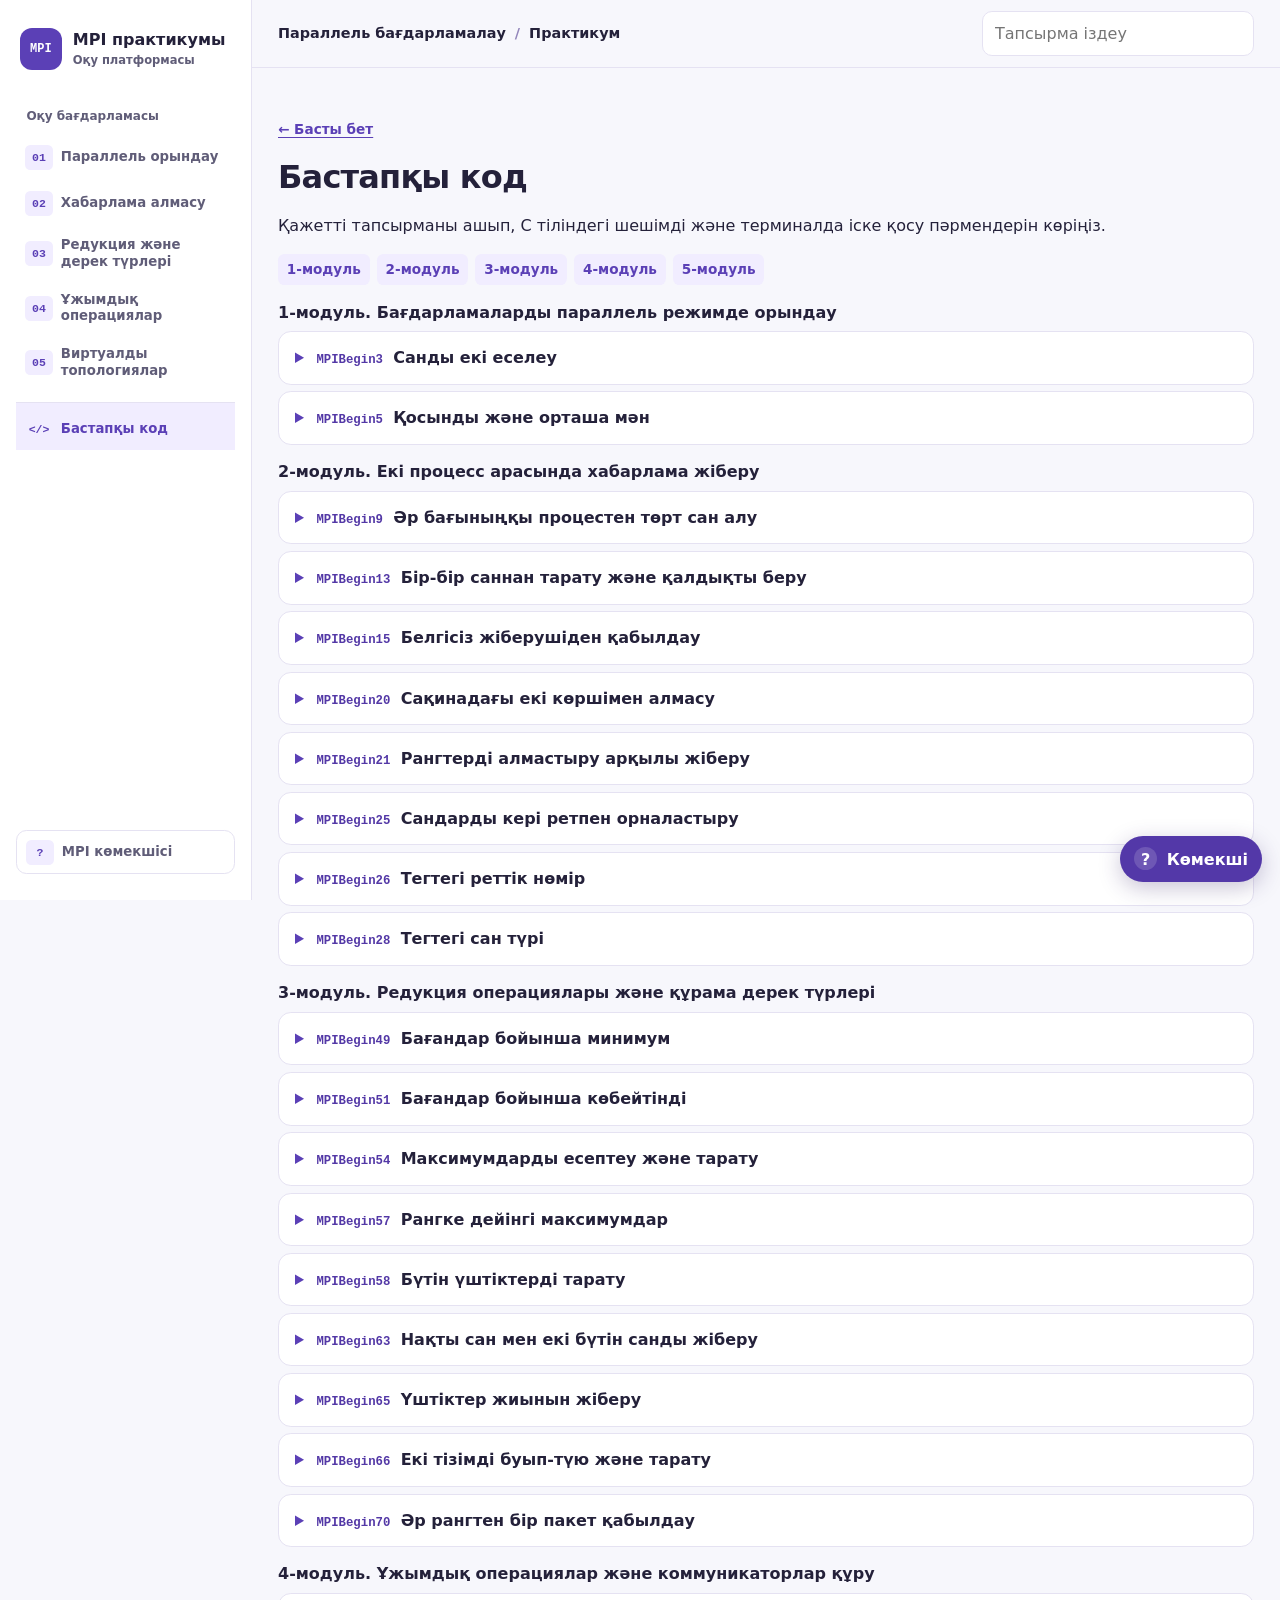
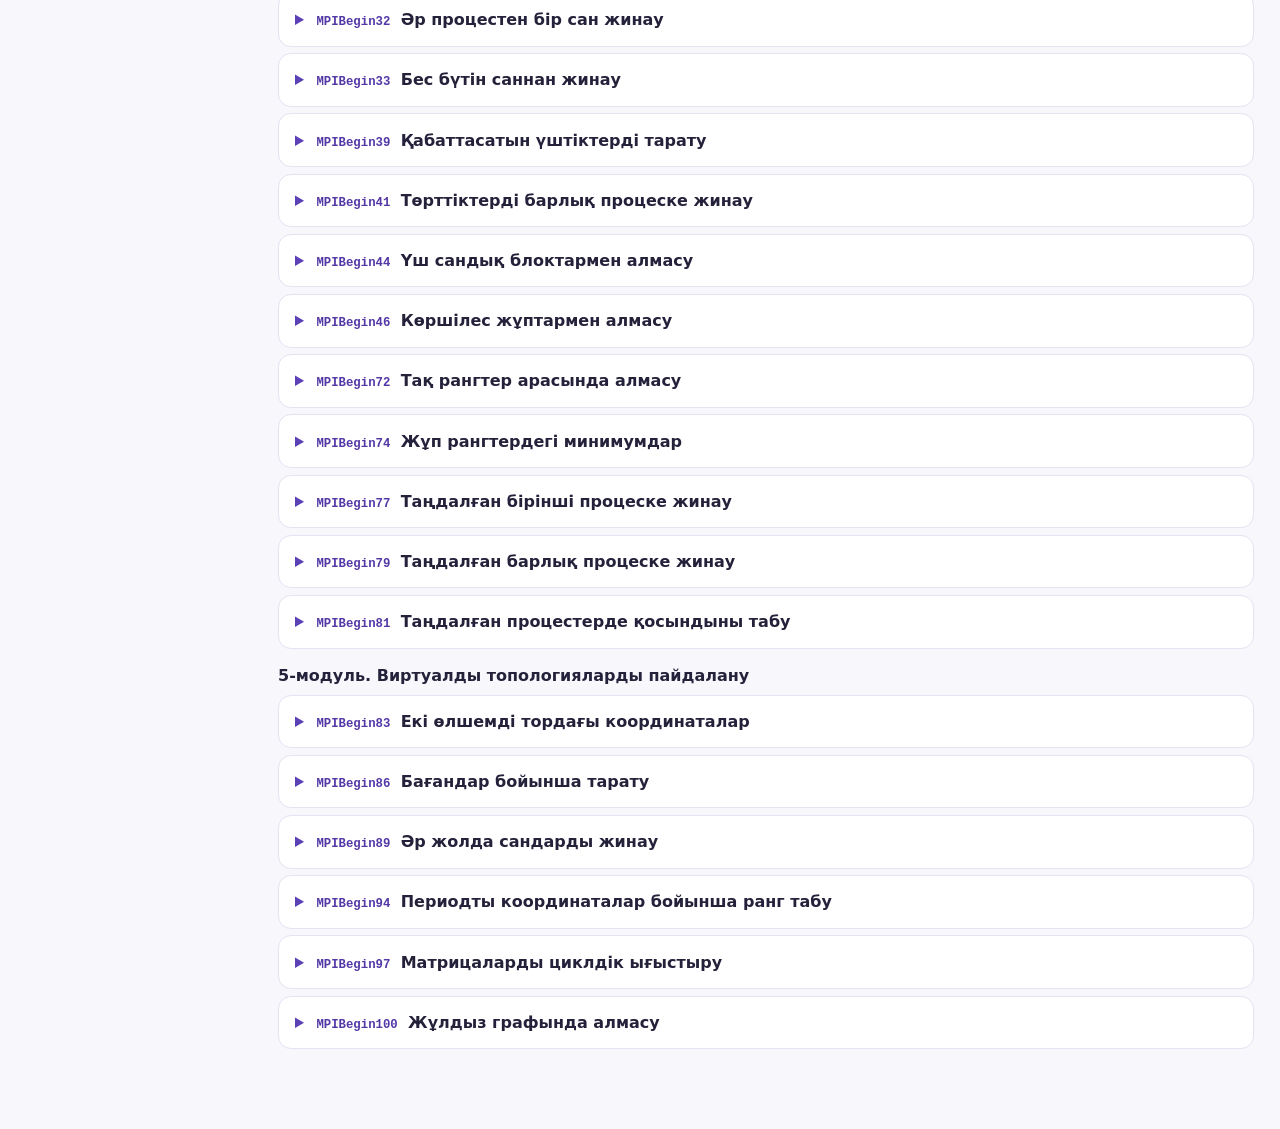
==== code.html @ 49f54aea "Модульдерді жеке беттерге бөліп, MPI көмекшісін кеңейту" ====
<!doctype html>
<html lang="kk">
<head>
<meta charset="utf-8">
<meta name="viewport" content="width=device-width, initial-scale=1">
<meta name="description" content="MPI практикумының 2-нұсқасы. MPIBegin жинағындағы 36 тапсырманың шешімі.">
<title>Бастапқы код · MPI практикумы</title>
<link rel="stylesheet" href="styles.css">
</head>
<body>
<a class="skip" href="#course">Негізгі мазмұнға өту</a>
<div class="platform">
<aside class="sidebar">
  <a class="brand" href="index.html"><span class="brand-icon" aria-hidden="true">MPI</span><span>MPI практикумы<small>Оқу платформасы</small></span></a>
  <nav class="course-nav" aria-label="Оқу модульдері">
    <span class="nav-label">Оқу бағдарламасы</span>
    <a href="module-1.html"><span>01</span> Параллель орындау</a>
    <a href="module-2.html"><span>02</span> Хабарлама алмасу</a>
    <a href="module-3.html"><span>03</span> Редукция және дерек түрлері</a>
    <a href="module-4.html"><span>04</span> Ұжымдық операциялар</a>
    <a href="module-5.html"><span>05</span> Виртуалды топологиялар</a>
    <a class="nav-code" href="code.html"><span aria-hidden="true">&lt;/&gt;</span> Бастапқы код</a>
  </nav>
  <button class="sidebar-help" type="button" data-chat-open><span aria-hidden="true">?</span> MPI көмекшісі</button>
</aside>
<div class="workspace">
<header class="topbar"><div class="wrap topbar-inner">
  <a href="#course" class="top-title">Параллель бағдарламалау <span>/</span> Практикум</a>
  <div class="search-box">
    <label class="sr-only" for="task-search">Тапсырма іздеу</label>
    <input id="task-search" type="search" placeholder="Тапсырма іздеу" autocomplete="off" aria-controls="search-results" aria-expanded="false">
    <div id="search-results" class="search-results" hidden></div>
  </div>
</div></header>
<main class="wrap" id="course">
<div class="page-heading"><a href="index.html">← Басты бет</a></div><section class="module" id="code" aria-labelledby="code-title"><h2 id="code-title">Бастапқы код</h2><p>Қажетті тапсырманы ашып, C тіліндегі шешімді және терминалда іске қосу пәрмендерін көріңіз.</p><nav class="code-index" aria-label="Код бөлімдері"><a href="#code-module-1">1-модуль</a><a href="#code-module-2">2-модуль</a><a href="#code-module-3">3-модуль</a><a href="#code-module-4">4-модуль</a><a href="#code-module-5">5-модуль</a></nav><h3 id="code-module-1">1-модуль. Бағдарламаларды параллель режимде орындау</h3>
<details class="task" id="code-3"><summary><span class="task-id">MPIBegin3</span><span class="task-name">Санды екі еселеу</span></summary><div class="task-body">
        <div class="code-head"><h3>C тіліндегі код</h3><div class="actions"><button type="button" data-copy="3">Көшіру</button><button type="button" data-download="3">.c файлын жүктеу</button></div></div>
        <pre class="source" tabindex="0"><code id="source-3">/* Әр MPI рангіне тырнақшаға алынған бір аргумент беріңіз. Кіріс деректері жоқ рангке &quot;&quot; беріңіз. */
#include &lt;mpi.h&gt;
#include &lt;errno.h&gt;
#include &lt;limits.h&gt;
#include &lt;stdio.h&gt;
#include &lt;stdlib.h&gt;
#include &lt;string.h&gt;

static const char *input;

static void require(int ok) {
    if (!ok) {
        int rank;
        MPI_Comm_rank(MPI_COMM_WORLD, &amp;rank);
        fprintf(stderr, &quot;%d-ранг. Кіріс деректері немесе процесс саны жарамсыз\n&quot;, rank);
        MPI_Abort(MPI_COMM_WORLD, 1);
        exit(EXIT_FAILURE);
    }
}

static int integer(void) {
    char *end;
    errno = 0;
    long value = strtol(input, &amp;end, 10);
    require(end != input &amp;&amp; errno == 0 &amp;&amp; value &gt;= INT_MIN &amp;&amp; value &lt;= INT_MAX);
    input = end;
    return (int)value;
}

static double real(void) {
    char *end;
    errno = 0;
    double value = strtod(input, &amp;end);
    require(end != input &amp;&amp; errno == 0);
    input = end;
    return value;
}

static void vd(int rank, const double *a, int n) {
    size_t size = 32 * ((size_t)n + 1);
    char *line = malloc(size);
    require(line != NULL);
    size_t used = (size_t)snprintf(line, size, &quot;%d:&quot;, rank);
    for (int i = 0; i &lt; n; i++)
        used += (size_t)snprintf(line + used, size - used, &quot; %.12g&quot;, a[i]);
    puts(line);
    free(line);
}

int main(int argc, char **argv) {
    int r, k;
    MPI_Init(&amp;argc, &amp;argv);
    MPI_Comm_rank(MPI_COMM_WORLD, &amp;r);
    MPI_Comm_size(MPI_COMM_WORLD, &amp;k);
    require(argc == k + 1);
    input = argv[r + 1];

    if (r % 2 == 0) {
        int a = integer();
        printf(&quot;%d: %lld\n&quot;, r, 2LL * a);
    } else {
        double a = real();
        a *= 2;
        vd(r, &amp;a, 1);
    }

    require(input[strspn(input, &quot; \t\r\n&quot;)] == '\0');
    MPI_Finalize();
    return 0;
}
</code></pre>
        <h3>Linux жүйесінде MPI арқылы іске қосу</h3><pre tabindex="0"><code>mpicc -std=c99 MPIBegin3.c -o MPIBegin3
mpiexec -n 4 ./MPIBegin3 &quot;7&quot; &quot;2.5&quot; &quot;-3&quot; &quot;-1.5&quot;</code></pre>
        <p><a class="task-link" href="module-1.html#task-3">Тапсырмаға оралу</a></p></div></details>
<details class="task" id="code-5"><summary><span class="task-id">MPIBegin5</span><span class="task-name">Қосынды және орташа мән</span></summary><div class="task-body">
        <div class="code-head"><h3>C тіліндегі код</h3><div class="actions"><button type="button" data-copy="5">Көшіру</button><button type="button" data-download="5">.c файлын жүктеу</button></div></div>
        <pre class="source" tabindex="0"><code id="source-5">/* Әр MPI рангіне тырнақшаға алынған бір аргумент беріңіз. Кіріс деректері жоқ рангке &quot;&quot; беріңіз. */
#include &lt;mpi.h&gt;
#include &lt;errno.h&gt;
#include &lt;limits.h&gt;
#include &lt;stdio.h&gt;
#include &lt;stdlib.h&gt;
#include &lt;string.h&gt;

static const char *input;

static void require(int ok) {
    if (!ok) {
        int rank;
        MPI_Comm_rank(MPI_COMM_WORLD, &amp;rank);
        fprintf(stderr, &quot;%d-ранг. Кіріс деректері немесе процесс саны жарамсыз\n&quot;, rank);
        MPI_Abort(MPI_COMM_WORLD, 1);
        exit(EXIT_FAILURE);
    }
}

static int integer(void) {
    char *end;
    errno = 0;
    long value = strtol(input, &amp;end, 10);
    require(end != input &amp;&amp; errno == 0 &amp;&amp; value &gt;= INT_MIN &amp;&amp; value &lt;= INT_MAX);
    input = end;
    return (int)value;
}

static double real(void) {
    char *end;
    errno = 0;
    double value = strtod(input, &amp;end);
    require(end != input &amp;&amp; errno == 0);
    input = end;
    return value;
}

static void vd(int rank, const double *a, int n) {
    size_t size = 32 * ((size_t)n + 1);
    char *line = malloc(size);
    require(line != NULL);
    size_t used = (size_t)snprintf(line, size, &quot;%d:&quot;, rank);
    for (int i = 0; i &lt; n; i++)
        used += (size_t)snprintf(line + used, size - used, &quot; %.12g&quot;, a[i]);
    puts(line);
    free(line);
}

int main(int argc, char **argv) {
    int r, k;
    MPI_Init(&amp;argc, &amp;argv);
    MPI_Comm_rank(MPI_COMM_WORLD, &amp;r);
    MPI_Comm_size(MPI_COMM_WORLD, &amp;k);
    require(argc == k + 1);
    input = argv[r + 1];

    int n = integer();
    require(n &gt; 0);
    double sum = 0;
    for (int i = 0; i &lt; n; i++) sum += real();
    if (r % 2) sum /= n;
    vd(r, &amp;sum, 1);

    require(input[strspn(input, &quot; \t\r\n&quot;)] == '\0');
    MPI_Finalize();
    return 0;
}
</code></pre>
        <h3>Linux жүйесінде MPI арқылы іске қосу</h3><pre tabindex="0"><code>mpicc -std=c99 MPIBegin5.c -o MPIBegin5
mpiexec -n 4 ./MPIBegin5 &quot;3 1 2 3&quot; &quot;2 4 8&quot; &quot;1 -2&quot; &quot;3 2 4 9&quot;</code></pre>
        <p><a class="task-link" href="module-1.html#task-5">Тапсырмаға оралу</a></p></div></details>
<h3 id="code-module-2">2-модуль. Екі процесс арасында хабарлама жіберу</h3>
<details class="task" id="code-9"><summary><span class="task-id">MPIBegin9</span><span class="task-name">Әр бағыныңқы процестен төрт сан алу</span></summary><div class="task-body">
        <div class="code-head"><h3>C тіліндегі код</h3><div class="actions"><button type="button" data-copy="9">Көшіру</button><button type="button" data-download="9">.c файлын жүктеу</button></div></div>
        <pre class="source" tabindex="0"><code id="source-9">/* Әр MPI рангіне тырнақшаға алынған бір аргумент беріңіз. Кіріс деректері жоқ рангке &quot;&quot; беріңіз. */
#include &lt;mpi.h&gt;
#include &lt;errno.h&gt;
#include &lt;limits.h&gt;
#include &lt;stdio.h&gt;
#include &lt;stdlib.h&gt;
#include &lt;string.h&gt;

static const char *input;

static void require(int ok) {
    if (!ok) {
        int rank;
        MPI_Comm_rank(MPI_COMM_WORLD, &amp;rank);
        fprintf(stderr, &quot;%d-ранг. Кіріс деректері немесе процесс саны жарамсыз\n&quot;, rank);
        MPI_Abort(MPI_COMM_WORLD, 1);
        exit(EXIT_FAILURE);
    }
}

static int integer(void) {
    char *end;
    errno = 0;
    long value = strtol(input, &amp;end, 10);
    require(end != input &amp;&amp; errno == 0 &amp;&amp; value &gt;= INT_MIN &amp;&amp; value &lt;= INT_MAX);
    input = end;
    return (int)value;
}

static void ri(int *a, int n) {
    for (int i = 0; i &lt; n; i++) a[i] = integer();
}

static void vi(int rank, const int *a, int n) {
    size_t size = 32 * ((size_t)n + 1);
    char *line = malloc(size);
    require(line != NULL);
    size_t used = (size_t)snprintf(line, size, &quot;%d:&quot;, rank);
    for (int i = 0; i &lt; n; i++)
        used += (size_t)snprintf(line + used, size - used, &quot; %d&quot;, a[i]);
    puts(line);
    free(line);
}

int main(int argc, char **argv) {
    int r, k;
    MPI_Init(&amp;argc, &amp;argv);
    MPI_Comm_rank(MPI_COMM_WORLD, &amp;r);
    MPI_Comm_size(MPI_COMM_WORLD, &amp;k);
    require(argc == k + 1);
    require(k &gt;= 2);
    input = argv[r + 1];

    if (r) {
        int a[4];
        ri(a, 4);
        MPI_Send(a, 4, MPI_INT, 0, 0, MPI_COMM_WORLD);
    } else {
        int out[4 * (k - 1)];
        for (int i = 1; i &lt; k; i++)
            MPI_Recv(out + 4 * (i - 1), 4, MPI_INT, i, 0, MPI_COMM_WORLD, MPI_STATUS_IGNORE);
        vi(r, out, 4 * (k - 1));
    }

    require(input[strspn(input, &quot; \t\r\n&quot;)] == '\0');
    MPI_Finalize();
    return 0;
}
</code></pre>
        <h3>Linux жүйесінде MPI арқылы іске қосу</h3><pre tabindex="0"><code>mpicc -std=c99 MPIBegin9.c -o MPIBegin9
mpiexec -n 3 ./MPIBegin9 &quot;&quot; &quot;1 2 3 4&quot; &quot;5 6 7 8&quot;</code></pre>
        <p><a class="task-link" href="module-2.html#task-9">Тапсырмаға оралу</a></p></div></details>
<details class="task" id="code-13"><summary><span class="task-id">MPIBegin13</span><span class="task-name">Бір-бір саннан тарату және қалдықты беру</span></summary><div class="task-body">
        <div class="code-head"><h3>C тіліндегі код</h3><div class="actions"><button type="button" data-copy="13">Көшіру</button><button type="button" data-download="13">.c файлын жүктеу</button></div></div>
        <pre class="source" tabindex="0"><code id="source-13">/* Әр MPI рангіне тырнақшаға алынған бір аргумент беріңіз. Кіріс деректері жоқ рангке &quot;&quot; беріңіз. */
#include &lt;mpi.h&gt;
#include &lt;errno.h&gt;
#include &lt;limits.h&gt;
#include &lt;stdio.h&gt;
#include &lt;stdlib.h&gt;
#include &lt;string.h&gt;

static const char *input;

static void require(int ok) {
    if (!ok) {
        int rank;
        MPI_Comm_rank(MPI_COMM_WORLD, &amp;rank);
        fprintf(stderr, &quot;%d-ранг. Кіріс деректері немесе процесс саны жарамсыз\n&quot;, rank);
        MPI_Abort(MPI_COMM_WORLD, 1);
        exit(EXIT_FAILURE);
    }
}

static int integer(void) {
    char *end;
    errno = 0;
    long value = strtol(input, &amp;end, 10);
    require(end != input &amp;&amp; errno == 0 &amp;&amp; value &gt;= INT_MIN &amp;&amp; value &lt;= INT_MAX);
    input = end;
    return (int)value;
}

static double real(void) {
    char *end;
    errno = 0;
    double value = strtod(input, &amp;end);
    require(end != input &amp;&amp; errno == 0);
    input = end;
    return value;
}

static void rd(double *a, int n) {
    for (int i = 0; i &lt; n; i++) a[i] = real();
}

static void vd(int rank, const double *a, int n) {
    size_t size = 32 * ((size_t)n + 1);
    char *line = malloc(size);
    require(line != NULL);
    size_t used = (size_t)snprintf(line, size, &quot;%d:&quot;, rank);
    for (int i = 0; i &lt; n; i++)
        used += (size_t)snprintf(line + used, size - used, &quot; %.12g&quot;, a[i]);
    puts(line);
    free(line);
}

int main(int argc, char **argv) {
    int r, k;
    MPI_Init(&amp;argc, &amp;argv);
    MPI_Comm_rank(MPI_COMM_WORLD, &amp;r);
    MPI_Comm_size(MPI_COMM_WORLD, &amp;k);
    require(argc == k + 1);
    require(k &gt;= 2);
    input = argv[r + 1];

    if (r == 0) {
        int n = integer();
        require(n &gt;= k - 1 &amp;&amp; n &lt; 10);
        double a[9];
        rd(a, n);
        for (int dest = 1; dest &lt; k; dest++) {
            int count = dest == k - 1 ? n - (k - 2) : 1;
            MPI_Send(a + dest - 1, count, MPI_DOUBLE, dest, 0, MPI_COMM_WORLD);
        }
    } else {
        double a[9];
        MPI_Status status;
        int count = 1;
        MPI_Recv(a, r == k - 1 ? 9 : 1, MPI_DOUBLE, 0, 0, MPI_COMM_WORLD, &amp;status);
        if (r == k - 1) MPI_Get_count(&amp;status, MPI_DOUBLE, &amp;count);
        vd(r, a, count);
    }

    require(input[strspn(input, &quot; \t\r\n&quot;)] == '\0');
    MPI_Finalize();
    return 0;
}
</code></pre>
        <h3>Linux жүйесінде MPI арқылы іске қосу</h3><pre tabindex="0"><code>mpicc -std=c99 MPIBegin13.c -o MPIBegin13
mpiexec -n 4 ./MPIBegin13 &quot;6 1 2 3 4 5 6&quot; &quot;&quot; &quot;&quot; &quot;&quot;</code></pre>
        <p><a class="task-link" href="module-2.html#task-13">Тапсырмаға оралу</a></p></div></details>
<details class="task" id="code-15"><summary><span class="task-id">MPIBegin15</span><span class="task-name">Белгісіз жіберушіден қабылдау</span></summary><div class="task-body">
        <div class="code-head"><h3>C тіліндегі код</h3><div class="actions"><button type="button" data-copy="15">Көшіру</button><button type="button" data-download="15">.c файлын жүктеу</button></div></div>
        <pre class="source" tabindex="0"><code id="source-15">/* Әр MPI рангіне тырнақшаға алынған бір аргумент беріңіз. Кіріс деректері жоқ рангке &quot;&quot; беріңіз. */
#include &lt;mpi.h&gt;
#include &lt;errno.h&gt;
#include &lt;limits.h&gt;
#include &lt;stdio.h&gt;
#include &lt;stdlib.h&gt;
#include &lt;string.h&gt;

static const char *input;

static void require(int ok) {
    if (!ok) {
        int rank;
        MPI_Comm_rank(MPI_COMM_WORLD, &amp;rank);
        fprintf(stderr, &quot;%d-ранг. Кіріс деректері немесе процесс саны жарамсыз\n&quot;, rank);
        MPI_Abort(MPI_COMM_WORLD, 1);
        exit(EXIT_FAILURE);
    }
}

static int integer(void) {
    char *end;
    errno = 0;
    long value = strtol(input, &amp;end, 10);
    require(end != input &amp;&amp; errno == 0 &amp;&amp; value &gt;= INT_MIN &amp;&amp; value &lt;= INT_MAX);
    input = end;
    return (int)value;
}

static double real(void) {
    char *end;
    errno = 0;
    double value = strtod(input, &amp;end);
    require(end != input &amp;&amp; errno == 0);
    input = end;
    return value;
}

static void rd(double *a, int n) {
    for (int i = 0; i &lt; n; i++) a[i] = real();
}

static void vd(int rank, const double *a, int n) {
    size_t size = 32 * ((size_t)n + 1);
    char *line = malloc(size);
    require(line != NULL);
    size_t used = (size_t)snprintf(line, size, &quot;%d:&quot;, rank);
    for (int i = 0; i &lt; n; i++)
        used += (size_t)snprintf(line + used, size - used, &quot; %.12g&quot;, a[i]);
    puts(line);
    free(line);
}

int main(int argc, char **argv) {
    int r, k;
    MPI_Init(&amp;argc, &amp;argv);
    MPI_Comm_rank(MPI_COMM_WORLD, &amp;r);
    MPI_Comm_size(MPI_COMM_WORLD, &amp;k);
    require(argc == k + 1);
    require(k &gt;= 2);
    input = argv[r + 1];

    if (r) {
        int n = integer();
        require(n &gt;= 0);
        if (n &gt; 0) {
            double a[n];
            rd(a, n);
            MPI_Send(a, n, MPI_DOUBLE, 0, 0, MPI_COMM_WORLD);
        }
    } else {
        MPI_Status status;
        int n;
        MPI_Probe(MPI_ANY_SOURCE, 0, MPI_COMM_WORLD, &amp;status);
        MPI_Get_count(&amp;status, MPI_DOUBLE, &amp;n);
        double a[n + 1];
        MPI_Recv(a, n, MPI_DOUBLE, MPI_ANY_SOURCE, 0, MPI_COMM_WORLD, &amp;status);
        a[n] = status.MPI_SOURCE;
        vd(r, a, n + 1);
    }

    require(input[strspn(input, &quot; \t\r\n&quot;)] == '\0');
    MPI_Finalize();
    return 0;
}
</code></pre>
        <h3>Linux жүйесінде MPI арқылы іске қосу</h3><pre tabindex="0"><code>mpicc -std=c99 MPIBegin15.c -o MPIBegin15
mpiexec -n 4 ./MPIBegin15 &quot;&quot; &quot;0&quot; &quot;3 1.5 2 8&quot; &quot;0&quot;</code></pre>
        <p><a class="task-link" href="module-2.html#task-15">Тапсырмаға оралу</a></p></div></details>
<details class="task" id="code-20"><summary><span class="task-id">MPIBegin20</span><span class="task-name">Сақинадағы екі көршімен алмасу</span></summary><div class="task-body">
        <div class="code-head"><h3>C тіліндегі код</h3><div class="actions"><button type="button" data-copy="20">Көшіру</button><button type="button" data-download="20">.c файлын жүктеу</button></div></div>
        <pre class="source" tabindex="0"><code id="source-20">/* Әр MPI рангіне тырнақшаға алынған бір аргумент беріңіз. Кіріс деректері жоқ рангке &quot;&quot; беріңіз. */
#include &lt;mpi.h&gt;
#include &lt;errno.h&gt;
#include &lt;limits.h&gt;
#include &lt;stdio.h&gt;
#include &lt;stdlib.h&gt;
#include &lt;string.h&gt;

static const char *input;

static void require(int ok) {
    if (!ok) {
        int rank;
        MPI_Comm_rank(MPI_COMM_WORLD, &amp;rank);
        fprintf(stderr, &quot;%d-ранг. Кіріс деректері немесе процесс саны жарамсыз\n&quot;, rank);
        MPI_Abort(MPI_COMM_WORLD, 1);
        exit(EXIT_FAILURE);
    }
}

static int integer(void) {
    char *end;
    errno = 0;
    long value = strtol(input, &amp;end, 10);
    require(end != input &amp;&amp; errno == 0 &amp;&amp; value &gt;= INT_MIN &amp;&amp; value &lt;= INT_MAX);
    input = end;
    return (int)value;
}

static void ri(int *a, int n) {
    for (int i = 0; i &lt; n; i++) a[i] = integer();
}

static void vi(int rank, const int *a, int n) {
    size_t size = 32 * ((size_t)n + 1);
    char *line = malloc(size);
    require(line != NULL);
    size_t used = (size_t)snprintf(line, size, &quot;%d:&quot;, rank);
    for (int i = 0; i &lt; n; i++)
        used += (size_t)snprintf(line + used, size - used, &quot; %d&quot;, a[i]);
    puts(line);
    free(line);
}

int main(int argc, char **argv) {
    int r, k;
    MPI_Init(&amp;argc, &amp;argv);
    MPI_Comm_rank(MPI_COMM_WORLD, &amp;r);
    MPI_Comm_size(MPI_COMM_WORLD, &amp;k);
    require(argc == k + 1);
    input = argv[r + 1];

    int a[2], out[2];
    ri(a, 2);
    int prev = (r + k - 1) % k, next = (r + 1) % k;
    if (k == 1) {
        out[0] = a[1]; out[1] = a[0];
    }
    for (int src = 0; k &gt; 1 &amp;&amp; src &lt; k; src++) {
        if (r == src) {
            MPI_Send(a, 1, MPI_INT, prev, 0, MPI_COMM_WORLD);
            MPI_Send(a + 1, 1, MPI_INT, next, 1, MPI_COMM_WORLD);
        } else {
            if (src == next) MPI_Recv(out + 1, 1, MPI_INT, src, 0, MPI_COMM_WORLD, MPI_STATUS_IGNORE);
            if (src == prev) MPI_Recv(out, 1, MPI_INT, src, 1, MPI_COMM_WORLD, MPI_STATUS_IGNORE);
        }
    }
    vi(r, out, 2);

    require(input[strspn(input, &quot; \t\r\n&quot;)] == '\0');
    MPI_Finalize();
    return 0;
}
</code></pre>
        <h3>Linux жүйесінде MPI арқылы іске қосу</h3><pre tabindex="0"><code>mpicc -std=c99 MPIBegin20.c -o MPIBegin20
mpiexec -n 4 ./MPIBegin20 &quot;10 11&quot; &quot;20 21&quot; &quot;30 31&quot; &quot;40 41&quot;</code></pre>
        <p><a class="task-link" href="module-2.html#task-20">Тапсырмаға оралу</a></p></div></details>
<details class="task" id="code-21"><summary><span class="task-id">MPIBegin21</span><span class="task-name">Рангтерді алмастыру арқылы жіберу</span></summary><div class="task-body">
        <div class="code-head"><h3>C тіліндегі код</h3><div class="actions"><button type="button" data-copy="21">Көшіру</button><button type="button" data-download="21">.c файлын жүктеу</button></div></div>
        <pre class="source" tabindex="0"><code id="source-21">/* Әр MPI рангіне тырнақшаға алынған бір аргумент беріңіз. Кіріс деректері жоқ рангке &quot;&quot; беріңіз. */
#include &lt;mpi.h&gt;
#include &lt;errno.h&gt;
#include &lt;limits.h&gt;
#include &lt;stdio.h&gt;
#include &lt;stdlib.h&gt;
#include &lt;string.h&gt;

static const char *input;

static void require(int ok) {
    if (!ok) {
        int rank;
        MPI_Comm_rank(MPI_COMM_WORLD, &amp;rank);
        fprintf(stderr, &quot;%d-ранг. Кіріс деректері немесе процесс саны жарамсыз\n&quot;, rank);
        MPI_Abort(MPI_COMM_WORLD, 1);
        exit(EXIT_FAILURE);
    }
}

static int integer(void) {
    char *end;
    errno = 0;
    long value = strtol(input, &amp;end, 10);
    require(end != input &amp;&amp; errno == 0 &amp;&amp; value &gt;= INT_MIN &amp;&amp; value &lt;= INT_MAX);
    input = end;
    return (int)value;
}

static double real(void) {
    char *end;
    errno = 0;
    double value = strtod(input, &amp;end);
    require(end != input &amp;&amp; errno == 0);
    input = end;
    return value;
}

static void vd(int rank, const double *a, int n) {
    size_t size = 32 * ((size_t)n + 1);
    char *line = malloc(size);
    require(line != NULL);
    size_t used = (size_t)snprintf(line, size, &quot;%d:&quot;, rank);
    for (int i = 0; i &lt; n; i++)
        used += (size_t)snprintf(line + used, size - used, &quot; %.12g&quot;, a[i]);
    puts(line);
    free(line);
}

int main(int argc, char **argv) {
    int r, k;
    MPI_Init(&amp;argc, &amp;argv);
    MPI_Comm_rank(MPI_COMM_WORLD, &amp;r);
    MPI_Comm_size(MPI_COMM_WORLD, &amp;k);
    require(argc == k + 1);
    input = argv[r + 1];

    double a = real(), out[2];
    int dest = integer(), destinations[k];
    require(dest &gt;= 0 &amp;&amp; dest &lt; k);
    MPI_Allgather(&amp;dest, 1, MPI_INT, destinations, 1, MPI_INT, MPI_COMM_WORLD);
    int incoming = 0;
    for (int src = 0; src &lt; k; src++) incoming += destinations[src] == r;
    require(incoming == 1);

    for (int src = 0; src &lt; k; src++) {
        if (src == destinations[src]) {
            if (r == src) { out[0] = a; out[1] = r; }
        } else if (r == src) {
            MPI_Send(&amp;a, 1, MPI_DOUBLE, dest, src, MPI_COMM_WORLD);
        } else if (r == destinations[src]) {
            MPI_Status status;
            MPI_Recv(out, 1, MPI_DOUBLE, MPI_ANY_SOURCE, src, MPI_COMM_WORLD, &amp;status);
            out[1] = status.MPI_SOURCE;
        }
    }
    vd(r, out, 2);

    require(input[strspn(input, &quot; \t\r\n&quot;)] == '\0');
    MPI_Finalize();
    return 0;
}
</code></pre>
        <h3>Linux жүйесінде MPI арқылы іске қосу</h3><pre tabindex="0"><code>mpicc -std=c99 MPIBegin21.c -o MPIBegin21
mpiexec -n 4 ./MPIBegin21 &quot;1.5 2&quot; &quot;2.5 0&quot; &quot;3.5 1&quot; &quot;4.5 3&quot;</code></pre>
        <p><a class="task-link" href="module-2.html#task-21">Тапсырмаға оралу</a></p></div></details>
<details class="task" id="code-25"><summary><span class="task-id">MPIBegin25</span><span class="task-name">Сандарды кері ретпен орналастыру</span></summary><div class="task-body">
        <div class="code-head"><h3>C тіліндегі код</h3><div class="actions"><button type="button" data-copy="25">Көшіру</button><button type="button" data-download="25">.c файлын жүктеу</button></div></div>
        <pre class="source" tabindex="0"><code id="source-25">/* Әр MPI рангіне тырнақшаға алынған бір аргумент беріңіз. Кіріс деректері жоқ рангке &quot;&quot; беріңіз. */
#include &lt;mpi.h&gt;
#include &lt;errno.h&gt;
#include &lt;limits.h&gt;
#include &lt;stdio.h&gt;
#include &lt;stdlib.h&gt;
#include &lt;string.h&gt;

static const char *input;

static void require(int ok) {
    if (!ok) {
        int rank;
        MPI_Comm_rank(MPI_COMM_WORLD, &amp;rank);
        fprintf(stderr, &quot;%d-ранг. Кіріс деректері немесе процесс саны жарамсыз\n&quot;, rank);
        MPI_Abort(MPI_COMM_WORLD, 1);
        exit(EXIT_FAILURE);
    }
}

static double real(void) {
    char *end;
    errno = 0;
    double value = strtod(input, &amp;end);
    require(end != input &amp;&amp; errno == 0);
    input = end;
    return value;
}

static void vd(int rank, const double *a, int n) {
    size_t size = 32 * ((size_t)n + 1);
    char *line = malloc(size);
    require(line != NULL);
    size_t used = (size_t)snprintf(line, size, &quot;%d:&quot;, rank);
    for (int i = 0; i &lt; n; i++)
        used += (size_t)snprintf(line + used, size - used, &quot; %.12g&quot;, a[i]);
    puts(line);
    free(line);
}

int main(int argc, char **argv) {
    int r, k;
    MPI_Init(&amp;argc, &amp;argv);
    MPI_Comm_rank(MPI_COMM_WORLD, &amp;r);
    MPI_Comm_size(MPI_COMM_WORLD, &amp;k);
    require(argc == k + 1);
    input = argv[r + 1];

    double a = real();
    int peer = k - 1 - r;
    MPI_Sendrecv_replace(&amp;a, 1, MPI_DOUBLE, peer, 0, peer, 0, MPI_COMM_WORLD, MPI_STATUS_IGNORE);
    vd(r, &amp;a, 1);

    require(input[strspn(input, &quot; \t\r\n&quot;)] == '\0');
    MPI_Finalize();
    return 0;
}
</code></pre>
        <h3>Linux жүйесінде MPI арқылы іске қосу</h3><pre tabindex="0"><code>mpicc -std=c99 MPIBegin25.c -o MPIBegin25
mpiexec -n 3 ./MPIBegin25 &quot;1.5&quot; &quot;2.5&quot; &quot;3.5&quot;</code></pre>
        <p><a class="task-link" href="module-2.html#task-25">Тапсырмаға оралу</a></p></div></details>
<details class="task" id="code-26"><summary><span class="task-id">MPIBegin26</span><span class="task-name">Тегтегі реттік нөмір</span></summary><div class="task-body">
        <div class="code-head"><h3>C тіліндегі код</h3><div class="actions"><button type="button" data-copy="26">Көшіру</button><button type="button" data-download="26">.c файлын жүктеу</button></div></div>
        <pre class="source" tabindex="0"><code id="source-26">/* Әр MPI рангіне тырнақшаға алынған бір аргумент беріңіз. Кіріс деректері жоқ рангке &quot;&quot; беріңіз. */
#include &lt;mpi.h&gt;
#include &lt;errno.h&gt;
#include &lt;limits.h&gt;
#include &lt;stdio.h&gt;
#include &lt;stdlib.h&gt;
#include &lt;string.h&gt;

static const char *input;

static void require(int ok) {
    if (!ok) {
        int rank;
        MPI_Comm_rank(MPI_COMM_WORLD, &amp;rank);
        fprintf(stderr, &quot;%d-ранг. Кіріс деректері немесе процесс саны жарамсыз\n&quot;, rank);
        MPI_Abort(MPI_COMM_WORLD, 1);
        exit(EXIT_FAILURE);
    }
}

static int integer(void) {
    char *end;
    errno = 0;
    long value = strtol(input, &amp;end, 10);
    require(end != input &amp;&amp; errno == 0 &amp;&amp; value &gt;= INT_MIN &amp;&amp; value &lt;= INT_MAX);
    input = end;
    return (int)value;
}

static double real(void) {
    char *end;
    errno = 0;
    double value = strtod(input, &amp;end);
    require(end != input &amp;&amp; errno == 0);
    input = end;
    return value;
}

static void vd(int rank, const double *a, int n) {
    size_t size = 32 * ((size_t)n + 1);
    char *line = malloc(size);
    require(line != NULL);
    size_t used = (size_t)snprintf(line, size, &quot;%d:&quot;, rank);
    for (int i = 0; i &lt; n; i++)
        used += (size_t)snprintf(line + used, size - used, &quot; %.12g&quot;, a[i]);
    puts(line);
    free(line);
}

int main(int argc, char **argv) {
    int r, k;
    MPI_Init(&amp;argc, &amp;argv);
    MPI_Comm_rank(MPI_COMM_WORLD, &amp;r);
    MPI_Comm_size(MPI_COMM_WORLD, &amp;k);
    require(argc == k + 1);
    require(k &gt;= 2);
    input = argv[r + 1];

    if (r) {
        double a = real();
        int n = integer();
        require(n &gt; 0 &amp;&amp; n &lt; k);
        MPI_Send(&amp;a, 1, MPI_DOUBLE, 0, n, MPI_COMM_WORLD);
    } else {
        double out[k - 1];
        for (int n = 1; n &lt; k; n++)
            MPI_Recv(out + n - 1, 1, MPI_DOUBLE, MPI_ANY_SOURCE, n, MPI_COMM_WORLD, MPI_STATUS_IGNORE);
        vd(r, out, k - 1);
    }

    require(input[strspn(input, &quot; \t\r\n&quot;)] == '\0');
    MPI_Finalize();
    return 0;
}
</code></pre>
        <h3>Linux жүйесінде MPI арқылы іске қосу</h3><pre tabindex="0"><code>mpicc -std=c99 MPIBegin26.c -o MPIBegin26
mpiexec -n 4 ./MPIBegin26 &quot;&quot; &quot;9.5 3&quot; &quot;4.5 1&quot; &quot;7.5 2&quot;</code></pre>
        <p><a class="task-link" href="module-2.html#task-26">Тапсырмаға оралу</a></p></div></details>
<details class="task" id="code-28"><summary><span class="task-id">MPIBegin28</span><span class="task-name">Тегтегі сан түрі</span></summary><div class="task-body">
        <div class="code-head"><h3>C тіліндегі код</h3><div class="actions"><button type="button" data-copy="28">Көшіру</button><button type="button" data-download="28">.c файлын жүктеу</button></div></div>
        <pre class="source" tabindex="0"><code id="source-28">/* Әр MPI рангіне тырнақшаға алынған бір аргумент беріңіз. Кіріс деректері жоқ рангке &quot;&quot; беріңіз. */
#include &lt;mpi.h&gt;
#include &lt;errno.h&gt;
#include &lt;limits.h&gt;
#include &lt;stdio.h&gt;
#include &lt;stdlib.h&gt;
#include &lt;string.h&gt;

static const char *input;

static void require(int ok) {
    if (!ok) {
        int rank;
        MPI_Comm_rank(MPI_COMM_WORLD, &amp;rank);
        fprintf(stderr, &quot;%d-ранг. Кіріс деректері немесе процесс саны жарамсыз\n&quot;, rank);
        MPI_Abort(MPI_COMM_WORLD, 1);
        exit(EXIT_FAILURE);
    }
}

static int integer(void) {
    char *end;
    errno = 0;
    long value = strtol(input, &amp;end, 10);
    require(end != input &amp;&amp; errno == 0 &amp;&amp; value &gt;= INT_MIN &amp;&amp; value &lt;= INT_MAX);
    input = end;
    return (int)value;
}

static double real(void) {
    char *end;
    errno = 0;
    double value = strtod(input, &amp;end);
    require(end != input &amp;&amp; errno == 0);
    input = end;
    return value;
}

static void vi(int rank, const int *a, int n) {
    size_t size = 32 * ((size_t)n + 1);
    char *line = malloc(size);
    require(line != NULL);
    size_t used = (size_t)snprintf(line, size, &quot;%d:&quot;, rank);
    for (int i = 0; i &lt; n; i++)
        used += (size_t)snprintf(line + used, size - used, &quot; %d&quot;, a[i]);
    puts(line);
    free(line);
}

static void vd(int rank, const double *a, int n) {
    size_t size = 32 * ((size_t)n + 1);
    char *line = malloc(size);
    require(line != NULL);
    size_t used = (size_t)snprintf(line, size, &quot;%d:&quot;, rank);
    for (int i = 0; i &lt; n; i++)
        used += (size_t)snprintf(line + used, size - used, &quot; %.12g&quot;, a[i]);
    puts(line);
    free(line);
}

int main(int argc, char **argv) {
    int r, k;
    MPI_Init(&amp;argc, &amp;argv);
    MPI_Comm_rank(MPI_COMM_WORLD, &amp;r);
    MPI_Comm_size(MPI_COMM_WORLD, &amp;k);
    require(argc == k + 1);
    input = argv[r + 1];

    if (r == 0) {
        for (int dest = 1; dest &lt; k; dest++) {
            int type = integer();
            require(type == 0 || type == 1);
            if (type == 0) {
                int a = integer();
                MPI_Send(&amp;a, 1, MPI_INT, dest, type, MPI_COMM_WORLD);
            } else {
                double a = real();
                MPI_Send(&amp;a, 1, MPI_DOUBLE, dest, type, MPI_COMM_WORLD);
            }
        }
    } else {
        MPI_Status status;
        MPI_Probe(0, MPI_ANY_TAG, MPI_COMM_WORLD, &amp;status);
        if (status.MPI_TAG == 0) {
            int a;
            MPI_Recv(&amp;a, 1, MPI_INT, 0, 0, MPI_COMM_WORLD, MPI_STATUS_IGNORE);
            vi(r, &amp;a, 1);
        } else {
            double a;
            MPI_Recv(&amp;a, 1, MPI_DOUBLE, 0, 1, MPI_COMM_WORLD, MPI_STATUS_IGNORE);
            vd(r, &amp;a, 1);
        }
    }

    require(input[strspn(input, &quot; \t\r\n&quot;)] == '\0');
    MPI_Finalize();
    return 0;
}
</code></pre>
        <h3>Linux жүйесінде MPI арқылы іске қосу</h3><pre tabindex="0"><code>mpicc -std=c99 MPIBegin28.c -o MPIBegin28
mpiexec -n 4 ./MPIBegin28 &quot;0 7 1 2.5 0 -3&quot; &quot;&quot; &quot;&quot; &quot;&quot;</code></pre>
        <p><a class="task-link" href="module-2.html#task-28">Тапсырмаға оралу</a></p></div></details>
<h3 id="code-module-3">3-модуль. Редукция операциялары және құрама дерек түрлері</h3>
<details class="task" id="code-49"><summary><span class="task-id">MPIBegin49</span><span class="task-name">Бағандар бойынша минимум</span></summary><div class="task-body">
        <div class="code-head"><h3>C тіліндегі код</h3><div class="actions"><button type="button" data-copy="49">Көшіру</button><button type="button" data-download="49">.c файлын жүктеу</button></div></div>
        <pre class="source" tabindex="0"><code id="source-49">/* Әр MPI рангіне тырнақшаға алынған бір аргумент беріңіз. Кіріс деректері жоқ рангке &quot;&quot; беріңіз. */
#include &lt;mpi.h&gt;
#include &lt;errno.h&gt;
#include &lt;limits.h&gt;
#include &lt;stdio.h&gt;
#include &lt;stdlib.h&gt;
#include &lt;string.h&gt;

static const char *input;

static void require(int ok) {
    if (!ok) {
        int rank;
        MPI_Comm_rank(MPI_COMM_WORLD, &amp;rank);
        fprintf(stderr, &quot;%d-ранг. Кіріс деректері немесе процесс саны жарамсыз\n&quot;, rank);
        MPI_Abort(MPI_COMM_WORLD, 1);
        exit(EXIT_FAILURE);
    }
}

static double real(void) {
    char *end;
    errno = 0;
    double value = strtod(input, &amp;end);
    require(end != input &amp;&amp; errno == 0);
    input = end;
    return value;
}

static void rd(double *a, int n) {
    for (int i = 0; i &lt; n; i++) a[i] = real();
}

static void vd(int rank, const double *a, int n) {
    size_t size = 32 * ((size_t)n + 1);
    char *line = malloc(size);
    require(line != NULL);
    size_t used = (size_t)snprintf(line, size, &quot;%d:&quot;, rank);
    for (int i = 0; i &lt; n; i++)
        used += (size_t)snprintf(line + used, size - used, &quot; %.12g&quot;, a[i]);
    puts(line);
    free(line);
}

int main(int argc, char **argv) {
    int r, k;
    MPI_Init(&amp;argc, &amp;argv);
    MPI_Comm_rank(MPI_COMM_WORLD, &amp;r);
    MPI_Comm_size(MPI_COMM_WORLD, &amp;k);
    require(argc == k + 1);
    input = argv[r + 1];

    int n = k + 5;
    double a[n], out[n];
    rd(a, n);
    MPI_Reduce(a, out, n, MPI_DOUBLE, MPI_MIN, 0, MPI_COMM_WORLD);
    if (r == 0) vd(r, out, n);

    require(input[strspn(input, &quot; \t\r\n&quot;)] == '\0');
    MPI_Finalize();
    return 0;
}
</code></pre>
        <h3>Linux жүйесінде MPI арқылы іске қосу</h3><pre tabindex="0"><code>mpicc -std=c99 MPIBegin49.c -o MPIBegin49
mpiexec -n 3 ./MPIBegin49 &quot;4 9 2 8 3 7 0 1&quot; &quot;3 8 5 1 4 6 2 2&quot; &quot;6 7 1 9 0 8 3 3&quot;</code></pre>
        <p><a class="task-link" href="module-3.html#task-49">Тапсырмаға оралу</a></p></div></details>
<details class="task" id="code-51"><summary><span class="task-id">MPIBegin51</span><span class="task-name">Бағандар бойынша көбейтінді</span></summary><div class="task-body">
        <div class="code-head"><h3>C тіліндегі код</h3><div class="actions"><button type="button" data-copy="51">Көшіру</button><button type="button" data-download="51">.c файлын жүктеу</button></div></div>
        <pre class="source" tabindex="0"><code id="source-51">/* Әр MPI рангіне тырнақшаға алынған бір аргумент беріңіз. Кіріс деректері жоқ рангке &quot;&quot; беріңіз. */
#include &lt;mpi.h&gt;
#include &lt;errno.h&gt;
#include &lt;limits.h&gt;
#include &lt;stdio.h&gt;
#include &lt;stdlib.h&gt;
#include &lt;string.h&gt;

static const char *input;

static void require(int ok) {
    if (!ok) {
        int rank;
        MPI_Comm_rank(MPI_COMM_WORLD, &amp;rank);
        fprintf(stderr, &quot;%d-ранг. Кіріс деректері немесе процесс саны жарамсыз\n&quot;, rank);
        MPI_Abort(MPI_COMM_WORLD, 1);
        exit(EXIT_FAILURE);
    }
}

static double real(void) {
    char *end;
    errno = 0;
    double value = strtod(input, &amp;end);
    require(end != input &amp;&amp; errno == 0);
    input = end;
    return value;
}

static void rd(double *a, int n) {
    for (int i = 0; i &lt; n; i++) a[i] = real();
}

static void vd(int rank, const double *a, int n) {
    size_t size = 32 * ((size_t)n + 1);
    char *line = malloc(size);
    require(line != NULL);
    size_t used = (size_t)snprintf(line, size, &quot;%d:&quot;, rank);
    for (int i = 0; i &lt; n; i++)
        used += (size_t)snprintf(line + used, size - used, &quot; %.12g&quot;, a[i]);
    puts(line);
    free(line);
}

int main(int argc, char **argv) {
    int r, k;
    MPI_Init(&amp;argc, &amp;argv);
    MPI_Comm_rank(MPI_COMM_WORLD, &amp;r);
    MPI_Comm_size(MPI_COMM_WORLD, &amp;k);
    require(argc == k + 1);
    input = argv[r + 1];

    int n = k + 5;
    double a[n], out[n];
    rd(a, n);
    MPI_Allreduce(a, out, n, MPI_DOUBLE, MPI_PROD, MPI_COMM_WORLD);
    vd(r, out, n);

    require(input[strspn(input, &quot; \t\r\n&quot;)] == '\0');
    MPI_Finalize();
    return 0;
}
</code></pre>
        <h3>Linux жүйесінде MPI арқылы іске қосу</h3><pre tabindex="0"><code>mpicc -std=c99 MPIBegin51.c -o MPIBegin51
mpiexec -n 2 ./MPIBegin51 &quot;2 1 0 3 4 -1 2&quot; &quot;3 2 5 2 1 2 -3&quot;</code></pre>
        <p><a class="task-link" href="module-3.html#task-51">Тапсырмаға оралу</a></p></div></details>
<details class="task" id="code-54"><summary><span class="task-id">MPIBegin54</span><span class="task-name">Максимумдарды есептеу және тарату</span></summary><div class="task-body">
        <div class="code-head"><h3>C тіліндегі код</h3><div class="actions"><button type="button" data-copy="54">Көшіру</button><button type="button" data-download="54">.c файлын жүктеу</button></div></div>
        <pre class="source" tabindex="0"><code id="source-54">/* Әр MPI рангіне тырнақшаға алынған бір аргумент беріңіз. Кіріс деректері жоқ рангке &quot;&quot; беріңіз. */
#include &lt;mpi.h&gt;
#include &lt;errno.h&gt;
#include &lt;limits.h&gt;
#include &lt;stdio.h&gt;
#include &lt;stdlib.h&gt;
#include &lt;string.h&gt;

static const char *input;

static void require(int ok) {
    if (!ok) {
        int rank;
        MPI_Comm_rank(MPI_COMM_WORLD, &amp;rank);
        fprintf(stderr, &quot;%d-ранг. Кіріс деректері немесе процесс саны жарамсыз\n&quot;, rank);
        MPI_Abort(MPI_COMM_WORLD, 1);
        exit(EXIT_FAILURE);
    }
}

static double real(void) {
    char *end;
    errno = 0;
    double value = strtod(input, &amp;end);
    require(end != input &amp;&amp; errno == 0);
    input = end;
    return value;
}

static void rd(double *a, int n) {
    for (int i = 0; i &lt; n; i++) a[i] = real();
}

static void vd(int rank, const double *a, int n) {
    size_t size = 32 * ((size_t)n + 1);
    char *line = malloc(size);
    require(line != NULL);
    size_t used = (size_t)snprintf(line, size, &quot;%d:&quot;, rank);
    for (int i = 0; i &lt; n; i++)
        used += (size_t)snprintf(line + used, size - used, &quot; %.12g&quot;, a[i]);
    puts(line);
    free(line);
}

int main(int argc, char **argv) {
    int r, k;
    MPI_Init(&amp;argc, &amp;argv);
    MPI_Comm_rank(MPI_COMM_WORLD, &amp;r);
    MPI_Comm_size(MPI_COMM_WORLD, &amp;k);
    require(argc == k + 1);
    input = argv[r + 1];

    double a[2 * k], out[2];
    int counts[k];
    rd(a, 2 * k);
    for (int i = 0; i &lt; k; i++) counts[i] = 2;
    MPI_Reduce_scatter(a, out, counts, MPI_DOUBLE, MPI_MAX, MPI_COMM_WORLD);
    vd(r, out, 2);

    require(input[strspn(input, &quot; \t\r\n&quot;)] == '\0');
    MPI_Finalize();
    return 0;
}
</code></pre>
        <h3>Linux жүйесінде MPI арқылы іске қосу</h3><pre tabindex="0"><code>mpicc -std=c99 MPIBegin54.c -o MPIBegin54
mpiexec -n 3 ./MPIBegin54 &quot;1 9 3 4 5 6&quot; &quot;7 2 8 3 4 8&quot; &quot;2 3 4 9 5 0&quot;</code></pre>
        <p><a class="task-link" href="module-3.html#task-54">Тапсырмаға оралу</a></p></div></details>
<details class="task" id="code-57"><summary><span class="task-id">MPIBegin57</span><span class="task-name">Рангке дейінгі максимумдар</span></summary><div class="task-body">
        <div class="code-head"><h3>C тіліндегі код</h3><div class="actions"><button type="button" data-copy="57">Көшіру</button><button type="button" data-download="57">.c файлын жүктеу</button></div></div>
        <pre class="source" tabindex="0"><code id="source-57">/* Әр MPI рангіне тырнақшаға алынған бір аргумент беріңіз. Кіріс деректері жоқ рангке &quot;&quot; беріңіз. */
#include &lt;mpi.h&gt;
#include &lt;errno.h&gt;
#include &lt;limits.h&gt;
#include &lt;stdio.h&gt;
#include &lt;stdlib.h&gt;
#include &lt;string.h&gt;

static const char *input;

static void require(int ok) {
    if (!ok) {
        int rank;
        MPI_Comm_rank(MPI_COMM_WORLD, &amp;rank);
        fprintf(stderr, &quot;%d-ранг. Кіріс деректері немесе процесс саны жарамсыз\n&quot;, rank);
        MPI_Abort(MPI_COMM_WORLD, 1);
        exit(EXIT_FAILURE);
    }
}

static int integer(void) {
    char *end;
    errno = 0;
    long value = strtol(input, &amp;end, 10);
    require(end != input &amp;&amp; errno == 0 &amp;&amp; value &gt;= INT_MIN &amp;&amp; value &lt;= INT_MAX);
    input = end;
    return (int)value;
}

static void ri(int *a, int n) {
    for (int i = 0; i &lt; n; i++) a[i] = integer();
}

static void vi(int rank, const int *a, int n) {
    size_t size = 32 * ((size_t)n + 1);
    char *line = malloc(size);
    require(line != NULL);
    size_t used = (size_t)snprintf(line, size, &quot;%d:&quot;, rank);
    for (int i = 0; i &lt; n; i++)
        used += (size_t)snprintf(line + used, size - used, &quot; %d&quot;, a[i]);
    puts(line);
    free(line);
}

int main(int argc, char **argv) {
    int r, k;
    MPI_Init(&amp;argc, &amp;argv);
    MPI_Comm_rank(MPI_COMM_WORLD, &amp;r);
    MPI_Comm_size(MPI_COMM_WORLD, &amp;k);
    require(argc == k + 1);
    input = argv[r + 1];

    int n = k + 5;
    int a[n], out[n];
    ri(a, n);
    MPI_Scan(a, out, n, MPI_INT, MPI_MAX, MPI_COMM_WORLD);
    vi(r, out, n);

    require(input[strspn(input, &quot; \t\r\n&quot;)] == '\0');
    MPI_Finalize();
    return 0;
}
</code></pre>
        <h3>Linux жүйесінде MPI арқылы іске қосу</h3><pre tabindex="0"><code>mpicc -std=c99 MPIBegin57.c -o MPIBegin57
mpiexec -n 3 ./MPIBegin57 &quot;1 9 3 4 5 6 7 8&quot; &quot;7 2 8 3 4 8 1 0&quot; &quot;2 3 4 9 5 0 9 10&quot;</code></pre>
        <p><a class="task-link" href="module-3.html#task-57">Тапсырмаға оралу</a></p></div></details>
<details class="task" id="code-58"><summary><span class="task-id">MPIBegin58</span><span class="task-name">Бүтін үштіктерді тарату</span></summary><div class="task-body">
        <div class="code-head"><h3>C тіліндегі код</h3><div class="actions"><button type="button" data-copy="58">Көшіру</button><button type="button" data-download="58">.c файлын жүктеу</button></div></div>
        <pre class="source" tabindex="0"><code id="source-58">/* Әр MPI рангіне тырнақшаға алынған бір аргумент беріңіз. Кіріс деректері жоқ рангке &quot;&quot; беріңіз. */
#include &lt;mpi.h&gt;
#include &lt;errno.h&gt;
#include &lt;limits.h&gt;
#include &lt;stdio.h&gt;
#include &lt;stdlib.h&gt;
#include &lt;string.h&gt;

static const char *input;

static void require(int ok) {
    if (!ok) {
        int rank;
        MPI_Comm_rank(MPI_COMM_WORLD, &amp;rank);
        fprintf(stderr, &quot;%d-ранг. Кіріс деректері немесе процесс саны жарамсыз\n&quot;, rank);
        MPI_Abort(MPI_COMM_WORLD, 1);
        exit(EXIT_FAILURE);
    }
}

static int integer(void) {
    char *end;
    errno = 0;
    long value = strtol(input, &amp;end, 10);
    require(end != input &amp;&amp; errno == 0 &amp;&amp; value &gt;= INT_MIN &amp;&amp; value &lt;= INT_MAX);
    input = end;
    return (int)value;
}

static void ri(int *a, int n) {
    for (int i = 0; i &lt; n; i++) a[i] = integer();
}

static void vi(int rank, const int *a, int n) {
    size_t size = 32 * ((size_t)n + 1);
    char *line = malloc(size);
    require(line != NULL);
    size_t used = (size_t)snprintf(line, size, &quot;%d:&quot;, rank);
    for (int i = 0; i &lt; n; i++)
        used += (size_t)snprintf(line + used, size - used, &quot; %d&quot;, a[i]);
    puts(line);
    free(line);
}

int main(int argc, char **argv) {
    int r, k;
    MPI_Init(&amp;argc, &amp;argv);
    MPI_Comm_rank(MPI_COMM_WORLD, &amp;r);
    MPI_Comm_size(MPI_COMM_WORLD, &amp;k);
    require(argc == k + 1);
    require(k &gt;= 2);
    input = argv[r + 1];

    MPI_Datatype triple;
    MPI_Type_contiguous(3, MPI_INT, &amp;triple);
    MPI_Type_commit(&amp;triple);
    int a[3 * (k - 1)];
    if (r == 0) ri(a, 3 * (k - 1));
    MPI_Bcast(a, k - 1, triple, 0, MPI_COMM_WORLD);
    if (r) vi(r, a, 3 * (k - 1));
    MPI_Type_free(&amp;triple);

    require(input[strspn(input, &quot; \t\r\n&quot;)] == '\0');
    MPI_Finalize();
    return 0;
}
</code></pre>
        <h3>Linux жүйесінде MPI арқылы іске қосу</h3><pre tabindex="0"><code>mpicc -std=c99 MPIBegin58.c -o MPIBegin58
mpiexec -n 3 ./MPIBegin58 &quot;1 2 3 4 5 6&quot; &quot;&quot; &quot;&quot;</code></pre>
        <p><a class="task-link" href="module-3.html#task-58">Тапсырмаға оралу</a></p></div></details>
<details class="task" id="code-63"><summary><span class="task-id">MPIBegin63</span><span class="task-name">Нақты сан мен екі бүтін санды жіберу</span></summary><div class="task-body">
        <div class="code-head"><h3>C тіліндегі код</h3><div class="actions"><button type="button" data-copy="63">Көшіру</button><button type="button" data-download="63">.c файлын жүктеу</button></div></div>
        <pre class="source" tabindex="0"><code id="source-63">/* Әр MPI рангіне тырнақшаға алынған бір аргумент беріңіз. Кіріс деректері жоқ рангке &quot;&quot; беріңіз. */
#include &lt;mpi.h&gt;
#include &lt;errno.h&gt;
#include &lt;limits.h&gt;
#include &lt;stddef.h&gt;
#include &lt;stdio.h&gt;
#include &lt;stdlib.h&gt;
#include &lt;string.h&gt;

static const char *input;

static void require(int ok) {
    if (!ok) {
        int rank;
        MPI_Comm_rank(MPI_COMM_WORLD, &amp;rank);
        fprintf(stderr, &quot;%d-ранг. Кіріс деректері немесе процесс саны жарамсыз\n&quot;, rank);
        MPI_Abort(MPI_COMM_WORLD, 1);
        exit(EXIT_FAILURE);
    }
}

static int integer(void) {
    char *end;
    errno = 0;
    long value = strtol(input, &amp;end, 10);
    require(end != input &amp;&amp; errno == 0 &amp;&amp; value &gt;= INT_MIN &amp;&amp; value &lt;= INT_MAX);
    input = end;
    return (int)value;
}

static double real(void) {
    char *end;
    errno = 0;
    double value = strtod(input, &amp;end);
    require(end != input &amp;&amp; errno == 0);
    input = end;
    return value;
}

static void vd(int rank, const double *a, int n) {
    size_t size = 32 * ((size_t)n + 1);
    char *line = malloc(size);
    require(line != NULL);
    size_t used = (size_t)snprintf(line, size, &quot;%d:&quot;, rank);
    for (int i = 0; i &lt; n; i++)
        used += (size_t)snprintf(line + used, size - used, &quot; %.12g&quot;, a[i]);
    puts(line);
    free(line);
}

typedef struct {
    int first, second;
    double value;
} Triple;

static MPI_Datatype triple_type(void) {
    int lengths[] = {1, 1, 1};
    MPI_Aint offsets[] = {offsetof(Triple, first), offsetof(Triple, second),
                         offsetof(Triple, value)};
    MPI_Datatype types[] = {MPI_INT, MPI_INT, MPI_DOUBLE};
    MPI_Datatype original, result;
    MPI_Type_create_struct(3, lengths, offsets, types, &amp;original);
    MPI_Type_create_resized(original, 0, sizeof(Triple), &amp;result);
    MPI_Type_commit(&amp;result);
    MPI_Type_free(&amp;original);
    return result;
}

int main(int argc, char **argv) {
    int r, k;
    MPI_Init(&amp;argc, &amp;argv);
    MPI_Comm_rank(MPI_COMM_WORLD, &amp;r);
    MPI_Comm_size(MPI_COMM_WORLD, &amp;k);
    require(argc == k + 1);
    require(k &gt;= 2);
    input = argv[r + 1];

    MPI_Datatype type = triple_type();
    if (r) {
        Triple a;
        a.value = real();
        a.first = integer();
        a.second = integer();
        MPI_Send(&amp;a, 1, type, 0, 0, MPI_COMM_WORLD);
    } else {
        double out[3 * (k - 1)];
        for (int src = 1; src &lt; k; src++) {
            Triple a;
            MPI_Recv(&amp;a, 1, type, src, 0, MPI_COMM_WORLD, MPI_STATUS_IGNORE);
            int i = 3 * (src - 1);
            out[i] = a.value; out[i + 1] = a.first; out[i + 2] = a.second;
        }
        vd(r, out, 3 * (k - 1));
    }
    MPI_Type_free(&amp;type);

    require(input[strspn(input, &quot; \t\r\n&quot;)] == '\0');
    MPI_Finalize();
    return 0;
}
</code></pre>
        <h3>Linux жүйесінде MPI арқылы іске қосу</h3><pre tabindex="0"><code>mpicc -std=c99 MPIBegin63.c -o MPIBegin63
mpiexec -n 3 ./MPIBegin63 &quot;&quot; &quot;1.5 2 3&quot; &quot;4.5 5 6&quot;</code></pre>
        <p><a class="task-link" href="module-3.html#task-63">Тапсырмаға оралу</a></p></div></details>
<details class="task" id="code-65"><summary><span class="task-id">MPIBegin65</span><span class="task-name">Үштіктер жиынын жіберу</span></summary><div class="task-body">
        <div class="code-head"><h3>C тіліндегі код</h3><div class="actions"><button type="button" data-copy="65">Көшіру</button><button type="button" data-download="65">.c файлын жүктеу</button></div></div>
        <pre class="source" tabindex="0"><code id="source-65">/* Әр MPI рангіне тырнақшаға алынған бір аргумент беріңіз. Кіріс деректері жоқ рангке &quot;&quot; беріңіз. */
#include &lt;mpi.h&gt;
#include &lt;errno.h&gt;
#include &lt;limits.h&gt;
#include &lt;stddef.h&gt;
#include &lt;stdio.h&gt;
#include &lt;stdlib.h&gt;
#include &lt;string.h&gt;

static const char *input;

static void require(int ok) {
    if (!ok) {
        int rank;
        MPI_Comm_rank(MPI_COMM_WORLD, &amp;rank);
        fprintf(stderr, &quot;%d-ранг. Кіріс деректері немесе процесс саны жарамсыз\n&quot;, rank);
        MPI_Abort(MPI_COMM_WORLD, 1);
        exit(EXIT_FAILURE);
    }
}

static int integer(void) {
    char *end;
    errno = 0;
    long value = strtol(input, &amp;end, 10);
    require(end != input &amp;&amp; errno == 0 &amp;&amp; value &gt;= INT_MIN &amp;&amp; value &lt;= INT_MAX);
    input = end;
    return (int)value;
}

static double real(void) {
    char *end;
    errno = 0;
    double value = strtod(input, &amp;end);
    require(end != input &amp;&amp; errno == 0);
    input = end;
    return value;
}

static void vd(int rank, const double *a, int n) {
    size_t size = 32 * ((size_t)n + 1);
    char *line = malloc(size);
    require(line != NULL);
    size_t used = (size_t)snprintf(line, size, &quot;%d:&quot;, rank);
    for (int i = 0; i &lt; n; i++)
        used += (size_t)snprintf(line + used, size - used, &quot; %.12g&quot;, a[i]);
    puts(line);
    free(line);
}

typedef struct {
    int first, second;
    double value;
} Triple;

static MPI_Datatype triple_type(void) {
    int lengths[] = {1, 1, 1};
    MPI_Aint offsets[] = {offsetof(Triple, first), offsetof(Triple, second),
                         offsetof(Triple, value)};
    MPI_Datatype types[] = {MPI_INT, MPI_INT, MPI_DOUBLE};
    MPI_Datatype original, result;
    MPI_Type_create_struct(3, lengths, offsets, types, &amp;original);
    MPI_Type_create_resized(original, 0, sizeof(Triple), &amp;result);
    MPI_Type_commit(&amp;result);
    MPI_Type_free(&amp;original);
    return result;
}

int main(int argc, char **argv) {
    int r, k;
    MPI_Init(&amp;argc, &amp;argv);
    MPI_Comm_rank(MPI_COMM_WORLD, &amp;r);
    MPI_Comm_size(MPI_COMM_WORLD, &amp;k);
    require(argc == k + 1);
    require(k &gt;= 2);
    input = argv[r + 1];

    MPI_Datatype type = triple_type();
    if (r) {
        Triple a[r];
        for (int i = 0; i &lt; r; i++) {
            a[i].first = integer();
            a[i].second = integer();
            a[i].value = real();
        }
        MPI_Send(a, r, type, 0, 0, MPI_COMM_WORLD);
    } else {
        int count = 3 * ((k - 1) * k / 2);
        double out[count];
        int position = 0;
        for (int src = 1; src &lt; k; src++) {
            Triple a[src];
            MPI_Recv(a, src, type, src, 0, MPI_COMM_WORLD, MPI_STATUS_IGNORE);
            for (int i = 0; i &lt; src; i++) {
                out[position++] = a[i].first;
                out[position++] = a[i].second;
                out[position++] = a[i].value;
            }
        }
        vd(r, out, count);
    }
    MPI_Type_free(&amp;type);

    require(input[strspn(input, &quot; \t\r\n&quot;)] == '\0');
    MPI_Finalize();
    return 0;
}
</code></pre>
        <h3>Linux жүйесінде MPI арқылы іске қосу</h3><pre tabindex="0"><code>mpicc -std=c99 MPIBegin65.c -o MPIBegin65
mpiexec -n 3 ./MPIBegin65 &quot;&quot; &quot;1 2 3.5&quot; &quot;4 5 6.5 7 8 9.5&quot;</code></pre>
        <p><a class="task-link" href="module-3.html#task-65">Тапсырмаға оралу</a></p></div></details>
<details class="task" id="code-66"><summary><span class="task-id">MPIBegin66</span><span class="task-name">Екі тізімді буып-түю және тарату</span></summary><div class="task-body">
        <div class="code-head"><h3>C тіліндегі код</h3><div class="actions"><button type="button" data-copy="66">Көшіру</button><button type="button" data-download="66">.c файлын жүктеу</button></div></div>
        <pre class="source" tabindex="0"><code id="source-66">/* Әр MPI рангіне тырнақшаға алынған бір аргумент беріңіз. Кіріс деректері жоқ рангке &quot;&quot; беріңіз. */
#include &lt;mpi.h&gt;
#include &lt;errno.h&gt;
#include &lt;limits.h&gt;
#include &lt;stdio.h&gt;
#include &lt;stdlib.h&gt;
#include &lt;string.h&gt;

static const char *input;

static void require(int ok) {
    if (!ok) {
        int rank;
        MPI_Comm_rank(MPI_COMM_WORLD, &amp;rank);
        fprintf(stderr, &quot;%d-ранг. Кіріс деректері немесе процесс саны жарамсыз\n&quot;, rank);
        MPI_Abort(MPI_COMM_WORLD, 1);
        exit(EXIT_FAILURE);
    }
}

static int integer(void) {
    char *end;
    errno = 0;
    long value = strtol(input, &amp;end, 10);
    require(end != input &amp;&amp; errno == 0 &amp;&amp; value &gt;= INT_MIN &amp;&amp; value &lt;= INT_MAX);
    input = end;
    return (int)value;
}

static double real(void) {
    char *end;
    errno = 0;
    double value = strtod(input, &amp;end);
    require(end != input &amp;&amp; errno == 0);
    input = end;
    return value;
}

static void ri(int *a, int n) {
    for (int i = 0; i &lt; n; i++) a[i] = integer();
}

static void rd(double *a, int n) {
    for (int i = 0; i &lt; n; i++) a[i] = real();
}

static void vd(int rank, const double *a, int n) {
    size_t size = 32 * ((size_t)n + 1);
    char *line = malloc(size);
    require(line != NULL);
    size_t used = (size_t)snprintf(line, size, &quot;%d:&quot;, rank);
    for (int i = 0; i &lt; n; i++)
        used += (size_t)snprintf(line + used, size - used, &quot; %.12g&quot;, a[i]);
    puts(line);
    free(line);
}

static int pack_capacity(int integers, int reals) {
    int a, b;
    MPI_Pack_size(integers, MPI_INT, MPI_COMM_WORLD, &amp;a);
    MPI_Pack_size(reals, MPI_DOUBLE, MPI_COMM_WORLD, &amp;b);
    return a + b;
}

int main(int argc, char **argv) {
    int r, k;
    MPI_Init(&amp;argc, &amp;argv);
    MPI_Comm_rank(MPI_COMM_WORLD, &amp;r);
    MPI_Comm_size(MPI_COMM_WORLD, &amp;k);
    require(argc == k + 1);
    input = argv[r + 1];

    int a[k], size, position = 0;
    double b[k];
    size = pack_capacity(k, k);
    char packet[size];
    memset(packet, 0, sizeof(packet));
    if (r == 0) {
        ri(a, k);
        rd(b, k);
        MPI_Pack(a, k, MPI_INT, packet, size, &amp;position, MPI_COMM_WORLD);
        MPI_Pack(b, k, MPI_DOUBLE, packet, size, &amp;position, MPI_COMM_WORLD);
    }
    MPI_Bcast(packet, size, MPI_PACKED, 0, MPI_COMM_WORLD);
    if (r) {
        double out[2 * k];
        MPI_Unpack(packet, size, &amp;position, a, k, MPI_INT, MPI_COMM_WORLD);
        MPI_Unpack(packet, size, &amp;position, b, k, MPI_DOUBLE, MPI_COMM_WORLD);
        for (int i = 0; i &lt; k; i++) { out[i] = a[i]; out[k + i] = b[i]; }
        vd(r, out, 2 * k);
    }

    require(input[strspn(input, &quot; \t\r\n&quot;)] == '\0');
    MPI_Finalize();
    return 0;
}
</code></pre>
        <h3>Linux жүйесінде MPI арқылы іске қосу</h3><pre tabindex="0"><code>mpicc -std=c99 MPIBegin66.c -o MPIBegin66
mpiexec -n 3 ./MPIBegin66 &quot;1 2 3 0.5 1.5 2.5&quot; &quot;&quot; &quot;&quot;</code></pre>
        <p><a class="task-link" href="module-3.html#task-66">Тапсырмаға оралу</a></p></div></details>
<details class="task" id="code-70"><summary><span class="task-id">MPIBegin70</span><span class="task-name">Әр рангтен бір пакет қабылдау</span></summary><div class="task-body">
        <div class="code-head"><h3>C тіліндегі код</h3><div class="actions"><button type="button" data-copy="70">Көшіру</button><button type="button" data-download="70">.c файлын жүктеу</button></div></div>
        <pre class="source" tabindex="0"><code id="source-70">/* Әр MPI рангіне тырнақшаға алынған бір аргумент беріңіз. Кіріс деректері жоқ рангке &quot;&quot; беріңіз. */
#include &lt;mpi.h&gt;
#include &lt;errno.h&gt;
#include &lt;limits.h&gt;
#include &lt;stdio.h&gt;
#include &lt;stdlib.h&gt;
#include &lt;string.h&gt;

static const char *input;

static void require(int ok) {
    if (!ok) {
        int rank;
        MPI_Comm_rank(MPI_COMM_WORLD, &amp;rank);
        fprintf(stderr, &quot;%d-ранг. Кіріс деректері немесе процесс саны жарамсыз\n&quot;, rank);
        MPI_Abort(MPI_COMM_WORLD, 1);
        exit(EXIT_FAILURE);
    }
}

static int integer(void) {
    char *end;
    errno = 0;
    long value = strtol(input, &amp;end, 10);
    require(end != input &amp;&amp; errno == 0 &amp;&amp; value &gt;= INT_MIN &amp;&amp; value &lt;= INT_MAX);
    input = end;
    return (int)value;
}

static double real(void) {
    char *end;
    errno = 0;
    double value = strtod(input, &amp;end);
    require(end != input &amp;&amp; errno == 0);
    input = end;
    return value;
}

static void ri(int *a, int n) {
    for (int i = 0; i &lt; n; i++) a[i] = integer();
}

static void vd(int rank, const double *a, int n) {
    size_t size = 32 * ((size_t)n + 1);
    char *line = malloc(size);
    require(line != NULL);
    size_t used = (size_t)snprintf(line, size, &quot;%d:&quot;, rank);
    for (int i = 0; i &lt; n; i++)
        used += (size_t)snprintf(line + used, size - used, &quot; %.12g&quot;, a[i]);
    puts(line);
    free(line);
}

static int pack_capacity(int integers, int reals) {
    int a, b;
    MPI_Pack_size(integers, MPI_INT, MPI_COMM_WORLD, &amp;a);
    MPI_Pack_size(reals, MPI_DOUBLE, MPI_COMM_WORLD, &amp;b);
    return a + b;
}

int main(int argc, char **argv) {
    int r, k;
    MPI_Init(&amp;argc, &amp;argv);
    MPI_Comm_rank(MPI_COMM_WORLD, &amp;r);
    MPI_Comm_size(MPI_COMM_WORLD, &amp;k);
    require(argc == k + 1);
    require(k &gt;= 2);
    input = argv[r + 1];

    if (r) {
        double value = real();
        int a[r], size = pack_capacity(r, 1), position = 0;
        char packet[size];
        ri(a, r);
        MPI_Pack(&amp;value, 1, MPI_DOUBLE, packet, size, &amp;position, MPI_COMM_WORLD);
        MPI_Pack(a, r, MPI_INT, packet, size, &amp;position, MPI_COMM_WORLD);
        MPI_Send(packet, position, MPI_PACKED, 0, 0, MPI_COMM_WORLD);
    } else {
        int n = (k - 1) * (k + 2) / 2, offset = 0;
        double out[n];
        for (int src = 1; src &lt; k; src++) {
            int a[src], size = pack_capacity(src, 1), position = 0, received;
            char packet[size];
            MPI_Status status;
            MPI_Recv(packet, size, MPI_PACKED, src, 0, MPI_COMM_WORLD, &amp;status);
            MPI_Get_count(&amp;status, MPI_PACKED, &amp;received);
            MPI_Unpack(packet, received, &amp;position, out + offset++, 1, MPI_DOUBLE, MPI_COMM_WORLD);
            MPI_Unpack(packet, received, &amp;position, a, src, MPI_INT, MPI_COMM_WORLD);
            for (int i = 0; i &lt; src; i++) out[offset++] = a[i];
        }
        vd(r, out, n);
    }

    require(input[strspn(input, &quot; \t\r\n&quot;)] == '\0');
    MPI_Finalize();
    return 0;
}
</code></pre>
        <h3>Linux жүйесінде MPI арқылы іске қосу</h3><pre tabindex="0"><code>mpicc -std=c99 MPIBegin70.c -o MPIBegin70
mpiexec -n 3 ./MPIBegin70 &quot;&quot; &quot;1.5 7&quot; &quot;2.5 8 9&quot;</code></pre>
        <p><a class="task-link" href="module-3.html#task-70">Тапсырмаға оралу</a></p></div></details>
<h3 id="code-module-4">4-модуль. Ұжымдық операциялар және коммуникаторлар құру</h3>
<details class="task" id="code-32"><summary><span class="task-id">MPIBegin32</span><span class="task-name">Әр процестен бір сан жинау</span></summary><div class="task-body">
        <div class="code-head"><h3>C тіліндегі код</h3><div class="actions"><button type="button" data-copy="32">Көшіру</button><button type="button" data-download="32">.c файлын жүктеу</button></div></div>
        <pre class="source" tabindex="0"><code id="source-32">/* Әр MPI рангіне тырнақшаға алынған бір аргумент беріңіз. Кіріс деректері жоқ рангке &quot;&quot; беріңіз. */
#include &lt;mpi.h&gt;
#include &lt;errno.h&gt;
#include &lt;limits.h&gt;
#include &lt;stdio.h&gt;
#include &lt;stdlib.h&gt;
#include &lt;string.h&gt;

static const char *input;

static void require(int ok) {
    if (!ok) {
        int rank;
        MPI_Comm_rank(MPI_COMM_WORLD, &amp;rank);
        fprintf(stderr, &quot;%d-ранг. Кіріс деректері немесе процесс саны жарамсыз\n&quot;, rank);
        MPI_Abort(MPI_COMM_WORLD, 1);
        exit(EXIT_FAILURE);
    }
}

static double real(void) {
    char *end;
    errno = 0;
    double value = strtod(input, &amp;end);
    require(end != input &amp;&amp; errno == 0);
    input = end;
    return value;
}

static void vd(int rank, const double *a, int n) {
    size_t size = 32 * ((size_t)n + 1);
    char *line = malloc(size);
    require(line != NULL);
    size_t used = (size_t)snprintf(line, size, &quot;%d:&quot;, rank);
    for (int i = 0; i &lt; n; i++)
        used += (size_t)snprintf(line + used, size - used, &quot; %.12g&quot;, a[i]);
    puts(line);
    free(line);
}

int main(int argc, char **argv) {
    int r, k;
    MPI_Init(&amp;argc, &amp;argv);
    MPI_Comm_rank(MPI_COMM_WORLD, &amp;r);
    MPI_Comm_size(MPI_COMM_WORLD, &amp;k);
    require(argc == k + 1);
    input = argv[r + 1];

    double a = real(), out[k];
    MPI_Gather(&amp;a, 1, MPI_DOUBLE, out, 1, MPI_DOUBLE, 0, MPI_COMM_WORLD);
    if (r == 0) vd(r, out, k);

    require(input[strspn(input, &quot; \t\r\n&quot;)] == '\0');
    MPI_Finalize();
    return 0;
}
</code></pre>
        <h3>Linux жүйесінде MPI арқылы іске қосу</h3><pre tabindex="0"><code>mpicc -std=c99 MPIBegin32.c -o MPIBegin32
mpiexec -n 3 ./MPIBegin32 &quot;1.5&quot; &quot;2.5&quot; &quot;3.5&quot;</code></pre>
        <p><a class="task-link" href="module-4.html#task-32">Тапсырмаға оралу</a></p></div></details>
<details class="task" id="code-33"><summary><span class="task-id">MPIBegin33</span><span class="task-name">Бес бүтін саннан жинау</span></summary><div class="task-body">
        <div class="code-head"><h3>C тіліндегі код</h3><div class="actions"><button type="button" data-copy="33">Көшіру</button><button type="button" data-download="33">.c файлын жүктеу</button></div></div>
        <pre class="source" tabindex="0"><code id="source-33">/* Әр MPI рангіне тырнақшаға алынған бір аргумент беріңіз. Кіріс деректері жоқ рангке &quot;&quot; беріңіз. */
#include &lt;mpi.h&gt;
#include &lt;errno.h&gt;
#include &lt;limits.h&gt;
#include &lt;stdio.h&gt;
#include &lt;stdlib.h&gt;
#include &lt;string.h&gt;

static const char *input;

static void require(int ok) {
    if (!ok) {
        int rank;
        MPI_Comm_rank(MPI_COMM_WORLD, &amp;rank);
        fprintf(stderr, &quot;%d-ранг. Кіріс деректері немесе процесс саны жарамсыз\n&quot;, rank);
        MPI_Abort(MPI_COMM_WORLD, 1);
        exit(EXIT_FAILURE);
    }
}

static int integer(void) {
    char *end;
    errno = 0;
    long value = strtol(input, &amp;end, 10);
    require(end != input &amp;&amp; errno == 0 &amp;&amp; value &gt;= INT_MIN &amp;&amp; value &lt;= INT_MAX);
    input = end;
    return (int)value;
}

static void ri(int *a, int n) {
    for (int i = 0; i &lt; n; i++) a[i] = integer();
}

static void vi(int rank, const int *a, int n) {
    size_t size = 32 * ((size_t)n + 1);
    char *line = malloc(size);
    require(line != NULL);
    size_t used = (size_t)snprintf(line, size, &quot;%d:&quot;, rank);
    for (int i = 0; i &lt; n; i++)
        used += (size_t)snprintf(line + used, size - used, &quot; %d&quot;, a[i]);
    puts(line);
    free(line);
}

int main(int argc, char **argv) {
    int r, k;
    MPI_Init(&amp;argc, &amp;argv);
    MPI_Comm_rank(MPI_COMM_WORLD, &amp;r);
    MPI_Comm_size(MPI_COMM_WORLD, &amp;k);
    require(argc == k + 1);
    input = argv[r + 1];

    int a[5], out[5 * k];
    ri(a, 5);
    MPI_Gather(a, 5, MPI_INT, out, 5, MPI_INT, 0, MPI_COMM_WORLD);
    if (r == 0) vi(r, out, 5 * k);

    require(input[strspn(input, &quot; \t\r\n&quot;)] == '\0');
    MPI_Finalize();
    return 0;
}
</code></pre>
        <h3>Linux жүйесінде MPI арқылы іске қосу</h3><pre tabindex="0"><code>mpicc -std=c99 MPIBegin33.c -o MPIBegin33
mpiexec -n 2 ./MPIBegin33 &quot;1 2 3 4 5&quot; &quot;6 7 8 9 10&quot;</code></pre>
        <p><a class="task-link" href="module-4.html#task-33">Тапсырмаға оралу</a></p></div></details>
<details class="task" id="code-39"><summary><span class="task-id">MPIBegin39</span><span class="task-name">Қабаттасатын үштіктерді тарату</span></summary><div class="task-body">
        <div class="code-head"><h3>C тіліндегі код</h3><div class="actions"><button type="button" data-copy="39">Көшіру</button><button type="button" data-download="39">.c файлын жүктеу</button></div></div>
        <pre class="source" tabindex="0"><code id="source-39">/* Әр MPI рангіне тырнақшаға алынған бір аргумент беріңіз. Кіріс деректері жоқ рангке &quot;&quot; беріңіз. */
#include &lt;mpi.h&gt;
#include &lt;errno.h&gt;
#include &lt;limits.h&gt;
#include &lt;stdio.h&gt;
#include &lt;stdlib.h&gt;
#include &lt;string.h&gt;

static const char *input;

static void require(int ok) {
    if (!ok) {
        int rank;
        MPI_Comm_rank(MPI_COMM_WORLD, &amp;rank);
        fprintf(stderr, &quot;%d-ранг. Кіріс деректері немесе процесс саны жарамсыз\n&quot;, rank);
        MPI_Abort(MPI_COMM_WORLD, 1);
        exit(EXIT_FAILURE);
    }
}

static double real(void) {
    char *end;
    errno = 0;
    double value = strtod(input, &amp;end);
    require(end != input &amp;&amp; errno == 0);
    input = end;
    return value;
}

static void rd(double *a, int n) {
    for (int i = 0; i &lt; n; i++) a[i] = real();
}

static void vd(int rank, const double *a, int n) {
    size_t size = 32 * ((size_t)n + 1);
    char *line = malloc(size);
    require(line != NULL);
    size_t used = (size_t)snprintf(line, size, &quot;%d:&quot;, rank);
    for (int i = 0; i &lt; n; i++)
        used += (size_t)snprintf(line + used, size - used, &quot; %.12g&quot;, a[i]);
    puts(line);
    free(line);
}

int main(int argc, char **argv) {
    int r, k;
    MPI_Init(&amp;argc, &amp;argv);
    MPI_Comm_rank(MPI_COMM_WORLD, &amp;r);
    MPI_Comm_size(MPI_COMM_WORLD, &amp;k);
    require(argc == k + 1);
    input = argv[r + 1];

    int counts[k], displacements[k];
    double blocks[3 * k], out[3];
    if (r == 0) {
        double a[k + 2];
        rd(a, k + 2);
        for (int dest = 0; dest &lt; k; dest++) {
            counts[dest] = 3;
            displacements[dest] = 3 * dest;
            for (int i = 0; i &lt; 3; i++) blocks[3 * dest + i] = a[dest + i];
        }
    }
    MPI_Scatterv(blocks, counts, displacements, MPI_DOUBLE, out, 3, MPI_DOUBLE, 0, MPI_COMM_WORLD);
    vd(r, out, 3);

    require(input[strspn(input, &quot; \t\r\n&quot;)] == '\0');
    MPI_Finalize();
    return 0;
}
</code></pre>
        <h3>Linux жүйесінде MPI арқылы іске қосу</h3><pre tabindex="0"><code>mpicc -std=c99 MPIBegin39.c -o MPIBegin39
mpiexec -n 3 ./MPIBegin39 &quot;10 20 30 40 50&quot; &quot;&quot; &quot;&quot;</code></pre>
        <p><a class="task-link" href="module-4.html#task-39">Тапсырмаға оралу</a></p></div></details>
<details class="task" id="code-41"><summary><span class="task-id">MPIBegin41</span><span class="task-name">Төрттіктерді барлық процеске жинау</span></summary><div class="task-body">
        <div class="code-head"><h3>C тіліндегі код</h3><div class="actions"><button type="button" data-copy="41">Көшіру</button><button type="button" data-download="41">.c файлын жүктеу</button></div></div>
        <pre class="source" tabindex="0"><code id="source-41">/* Әр MPI рангіне тырнақшаға алынған бір аргумент беріңіз. Кіріс деректері жоқ рангке &quot;&quot; беріңіз. */
#include &lt;mpi.h&gt;
#include &lt;errno.h&gt;
#include &lt;limits.h&gt;
#include &lt;stdio.h&gt;
#include &lt;stdlib.h&gt;
#include &lt;string.h&gt;

static const char *input;

static void require(int ok) {
    if (!ok) {
        int rank;
        MPI_Comm_rank(MPI_COMM_WORLD, &amp;rank);
        fprintf(stderr, &quot;%d-ранг. Кіріс деректері немесе процесс саны жарамсыз\n&quot;, rank);
        MPI_Abort(MPI_COMM_WORLD, 1);
        exit(EXIT_FAILURE);
    }
}

static int integer(void) {
    char *end;
    errno = 0;
    long value = strtol(input, &amp;end, 10);
    require(end != input &amp;&amp; errno == 0 &amp;&amp; value &gt;= INT_MIN &amp;&amp; value &lt;= INT_MAX);
    input = end;
    return (int)value;
}

static void ri(int *a, int n) {
    for (int i = 0; i &lt; n; i++) a[i] = integer();
}

static void vi(int rank, const int *a, int n) {
    size_t size = 32 * ((size_t)n + 1);
    char *line = malloc(size);
    require(line != NULL);
    size_t used = (size_t)snprintf(line, size, &quot;%d:&quot;, rank);
    for (int i = 0; i &lt; n; i++)
        used += (size_t)snprintf(line + used, size - used, &quot; %d&quot;, a[i]);
    puts(line);
    free(line);
}

int main(int argc, char **argv) {
    int r, k;
    MPI_Init(&amp;argc, &amp;argv);
    MPI_Comm_rank(MPI_COMM_WORLD, &amp;r);
    MPI_Comm_size(MPI_COMM_WORLD, &amp;k);
    require(argc == k + 1);
    input = argv[r + 1];

    int a[4], out[4 * k];
    ri(a, 4);
    MPI_Allgather(a, 4, MPI_INT, out, 4, MPI_INT, MPI_COMM_WORLD);
    vi(r, out, 4 * k);

    require(input[strspn(input, &quot; \t\r\n&quot;)] == '\0');
    MPI_Finalize();
    return 0;
}
</code></pre>
        <h3>Linux жүйесінде MPI арқылы іске қосу</h3><pre tabindex="0"><code>mpicc -std=c99 MPIBegin41.c -o MPIBegin41
mpiexec -n 2 ./MPIBegin41 &quot;1 2 3 4&quot; &quot;5 6 7 8&quot;</code></pre>
        <p><a class="task-link" href="module-4.html#task-41">Тапсырмаға оралу</a></p></div></details>
<details class="task" id="code-44"><summary><span class="task-id">MPIBegin44</span><span class="task-name">Үш сандық блоктармен алмасу</span></summary><div class="task-body">
        <div class="code-head"><h3>C тіліндегі код</h3><div class="actions"><button type="button" data-copy="44">Көшіру</button><button type="button" data-download="44">.c файлын жүктеу</button></div></div>
        <pre class="source" tabindex="0"><code id="source-44">/* Әр MPI рангіне тырнақшаға алынған бір аргумент беріңіз. Кіріс деректері жоқ рангке &quot;&quot; беріңіз. */
#include &lt;mpi.h&gt;
#include &lt;errno.h&gt;
#include &lt;limits.h&gt;
#include &lt;stdio.h&gt;
#include &lt;stdlib.h&gt;
#include &lt;string.h&gt;

static const char *input;

static void require(int ok) {
    if (!ok) {
        int rank;
        MPI_Comm_rank(MPI_COMM_WORLD, &amp;rank);
        fprintf(stderr, &quot;%d-ранг. Кіріс деректері немесе процесс саны жарамсыз\n&quot;, rank);
        MPI_Abort(MPI_COMM_WORLD, 1);
        exit(EXIT_FAILURE);
    }
}

static int integer(void) {
    char *end;
    errno = 0;
    long value = strtol(input, &amp;end, 10);
    require(end != input &amp;&amp; errno == 0 &amp;&amp; value &gt;= INT_MIN &amp;&amp; value &lt;= INT_MAX);
    input = end;
    return (int)value;
}

static void ri(int *a, int n) {
    for (int i = 0; i &lt; n; i++) a[i] = integer();
}

static void vi(int rank, const int *a, int n) {
    size_t size = 32 * ((size_t)n + 1);
    char *line = malloc(size);
    require(line != NULL);
    size_t used = (size_t)snprintf(line, size, &quot;%d:&quot;, rank);
    for (int i = 0; i &lt; n; i++)
        used += (size_t)snprintf(line + used, size - used, &quot; %d&quot;, a[i]);
    puts(line);
    free(line);
}

int main(int argc, char **argv) {
    int r, k;
    MPI_Init(&amp;argc, &amp;argv);
    MPI_Comm_rank(MPI_COMM_WORLD, &amp;r);
    MPI_Comm_size(MPI_COMM_WORLD, &amp;k);
    require(argc == k + 1);
    input = argv[r + 1];

    int a[3 * k], out[3 * k];
    ri(a, 3 * k);
    MPI_Alltoall(a, 3, MPI_INT, out, 3, MPI_INT, MPI_COMM_WORLD);
    vi(r, out, 3 * k);

    require(input[strspn(input, &quot; \t\r\n&quot;)] == '\0');
    MPI_Finalize();
    return 0;
}
</code></pre>
        <h3>Linux жүйесінде MPI арқылы іске қосу</h3><pre tabindex="0"><code>mpicc -std=c99 MPIBegin44.c -o MPIBegin44
mpiexec -n 2 ./MPIBegin44 &quot;1 2 3 4 5 6&quot; &quot;7 8 9 10 11 12&quot;</code></pre>
        <p><a class="task-link" href="module-4.html#task-44">Тапсырмаға оралу</a></p></div></details>
<details class="task" id="code-46"><summary><span class="task-id">MPIBegin46</span><span class="task-name">Көршілес жұптармен алмасу</span></summary><div class="task-body">
        <div class="code-head"><h3>C тіліндегі код</h3><div class="actions"><button type="button" data-copy="46">Көшіру</button><button type="button" data-download="46">.c файлын жүктеу</button></div></div>
        <pre class="source" tabindex="0"><code id="source-46">/* Әр MPI рангіне тырнақшаға алынған бір аргумент беріңіз. Кіріс деректері жоқ рангке &quot;&quot; беріңіз. */
#include &lt;mpi.h&gt;
#include &lt;errno.h&gt;
#include &lt;limits.h&gt;
#include &lt;stdio.h&gt;
#include &lt;stdlib.h&gt;
#include &lt;string.h&gt;

static const char *input;

static void require(int ok) {
    if (!ok) {
        int rank;
        MPI_Comm_rank(MPI_COMM_WORLD, &amp;rank);
        fprintf(stderr, &quot;%d-ранг. Кіріс деректері немесе процесс саны жарамсыз\n&quot;, rank);
        MPI_Abort(MPI_COMM_WORLD, 1);
        exit(EXIT_FAILURE);
    }
}

static double real(void) {
    char *end;
    errno = 0;
    double value = strtod(input, &amp;end);
    require(end != input &amp;&amp; errno == 0);
    input = end;
    return value;
}

static void rd(double *a, int n) {
    for (int i = 0; i &lt; n; i++) a[i] = real();
}

static void vd(int rank, const double *a, int n) {
    size_t size = 32 * ((size_t)n + 1);
    char *line = malloc(size);
    require(line != NULL);
    size_t used = (size_t)snprintf(line, size, &quot;%d:&quot;, rank);
    for (int i = 0; i &lt; n; i++)
        used += (size_t)snprintf(line + used, size - used, &quot; %.12g&quot;, a[i]);
    puts(line);
    free(line);
}

int main(int argc, char **argv) {
    int r, k;
    MPI_Init(&amp;argc, &amp;argv);
    MPI_Comm_rank(MPI_COMM_WORLD, &amp;r);
    MPI_Comm_size(MPI_COMM_WORLD, &amp;k);
    require(argc == k + 1);
    input = argv[r + 1];

    double a[k + 1], blocks[2 * k], out[2 * k];
    int counts[k], displacements[k];
    rd(a, k + 1);
    for (int dest = 0; dest &lt; k; dest++) {
        counts[dest] = 2;
        displacements[dest] = 2 * dest;
        blocks[2 * dest] = a[dest];
        blocks[2 * dest + 1] = a[dest + 1];
    }
    MPI_Alltoallv(blocks, counts, displacements, MPI_DOUBLE,
                  out, counts, displacements, MPI_DOUBLE, MPI_COMM_WORLD);
    vd(r, out, 2 * k);

    require(input[strspn(input, &quot; \t\r\n&quot;)] == '\0');
    MPI_Finalize();
    return 0;
}
</code></pre>
        <h3>Linux жүйесінде MPI арқылы іске қосу</h3><pre tabindex="0"><code>mpicc -std=c99 MPIBegin46.c -o MPIBegin46
mpiexec -n 3 ./MPIBegin46 &quot;1 2 3 4&quot; &quot;5 6 7 8&quot; &quot;9 10 11 12&quot;</code></pre>
        <p><a class="task-link" href="module-4.html#task-46">Тапсырмаға оралу</a></p></div></details>
<details class="task" id="code-72"><summary><span class="task-id">MPIBegin72</span><span class="task-name">Тақ рангтер арасында алмасу</span></summary><div class="task-body">
        <div class="code-head"><h3>C тіліндегі код</h3><div class="actions"><button type="button" data-copy="72">Көшіру</button><button type="button" data-download="72">.c файлын жүктеу</button></div></div>
        <pre class="source" tabindex="0"><code id="source-72">/* Әр MPI рангіне тырнақшаға алынған бір аргумент беріңіз. Кіріс деректері жоқ рангке &quot;&quot; беріңіз. */
#include &lt;mpi.h&gt;
#include &lt;errno.h&gt;
#include &lt;limits.h&gt;
#include &lt;stdio.h&gt;
#include &lt;stdlib.h&gt;
#include &lt;string.h&gt;

static const char *input;

static void require(int ok) {
    if (!ok) {
        int rank;
        MPI_Comm_rank(MPI_COMM_WORLD, &amp;rank);
        fprintf(stderr, &quot;%d-ранг. Кіріс деректері немесе процесс саны жарамсыз\n&quot;, rank);
        MPI_Abort(MPI_COMM_WORLD, 1);
        exit(EXIT_FAILURE);
    }
}

static double real(void) {
    char *end;
    errno = 0;
    double value = strtod(input, &amp;end);
    require(end != input &amp;&amp; errno == 0);
    input = end;
    return value;
}

static void rd(double *a, int n) {
    for (int i = 0; i &lt; n; i++) a[i] = real();
}

static void vd(int rank, const double *a, int n) {
    size_t size = 32 * ((size_t)n + 1);
    char *line = malloc(size);
    require(line != NULL);
    size_t used = (size_t)snprintf(line, size, &quot;%d:&quot;, rank);
    for (int i = 0; i &lt; n; i++)
        used += (size_t)snprintf(line + used, size - used, &quot; %.12g&quot;, a[i]);
    puts(line);
    free(line);
}

int main(int argc, char **argv) {
    int r, k;
    MPI_Init(&amp;argc, &amp;argv);
    MPI_Comm_rank(MPI_COMM_WORLD, &amp;r);
    MPI_Comm_size(MPI_COMM_WORLD, &amp;k);
    require(argc == k + 1);
    input = argv[r + 1];

    MPI_Group world, odd;
    MPI_Comm comm;
    int excluded[(k + 1) / 2];
    for (int i = 0; i &lt; (k + 1) / 2; i++) excluded[i] = 2 * i;
    MPI_Comm_group(MPI_COMM_WORLD, &amp;world);
    MPI_Group_excl(world, (k + 1) / 2, excluded, &amp;odd);
    MPI_Comm_create(MPI_COMM_WORLD, odd, &amp;comm);
    if (comm != MPI_COMM_NULL) {
        double a[2], out[2 * (k / 2)];
        rd(a, 2);
        MPI_Allgather(a, 2, MPI_DOUBLE, out, 2, MPI_DOUBLE, comm);
        vd(r, out, 2 * (k / 2));
        MPI_Comm_free(&amp;comm);
    }
    MPI_Group_free(&amp;odd);
    MPI_Group_free(&amp;world);

    require(input[strspn(input, &quot; \t\r\n&quot;)] == '\0');
    MPI_Finalize();
    return 0;
}
</code></pre>
        <h3>Linux жүйесінде MPI арқылы іске қосу</h3><pre tabindex="0"><code>mpicc -std=c99 MPIBegin72.c -o MPIBegin72
mpiexec -n 4 ./MPIBegin72 &quot;&quot; &quot;1.5 2.5&quot; &quot;&quot; &quot;3.5 4.5&quot;</code></pre>
        <p><a class="task-link" href="module-4.html#task-72">Тапсырмаға оралу</a></p></div></details>
<details class="task" id="code-74"><summary><span class="task-id">MPIBegin74</span><span class="task-name">Жұп рангтердегі минимумдар</span></summary><div class="task-body">
        <div class="code-head"><h3>C тіліндегі код</h3><div class="actions"><button type="button" data-copy="74">Көшіру</button><button type="button" data-download="74">.c файлын жүктеу</button></div></div>
        <pre class="source" tabindex="0"><code id="source-74">/* Әр MPI рангіне тырнақшаға алынған бір аргумент беріңіз. Кіріс деректері жоқ рангке &quot;&quot; беріңіз. */
#include &lt;mpi.h&gt;
#include &lt;errno.h&gt;
#include &lt;limits.h&gt;
#include &lt;stdio.h&gt;
#include &lt;stdlib.h&gt;
#include &lt;string.h&gt;

static const char *input;

static void require(int ok) {
    if (!ok) {
        int rank;
        MPI_Comm_rank(MPI_COMM_WORLD, &amp;rank);
        fprintf(stderr, &quot;%d-ранг. Кіріс деректері немесе процесс саны жарамсыз\n&quot;, rank);
        MPI_Abort(MPI_COMM_WORLD, 1);
        exit(EXIT_FAILURE);
    }
}

static double real(void) {
    char *end;
    errno = 0;
    double value = strtod(input, &amp;end);
    require(end != input &amp;&amp; errno == 0);
    input = end;
    return value;
}

static void rd(double *a, int n) {
    for (int i = 0; i &lt; n; i++) a[i] = real();
}

static void vd(int rank, const double *a, int n) {
    size_t size = 32 * ((size_t)n + 1);
    char *line = malloc(size);
    require(line != NULL);
    size_t used = (size_t)snprintf(line, size, &quot;%d:&quot;, rank);
    for (int i = 0; i &lt; n; i++)
        used += (size_t)snprintf(line + used, size - used, &quot; %.12g&quot;, a[i]);
    puts(line);
    free(line);
}

int main(int argc, char **argv) {
    int r, k;
    MPI_Init(&amp;argc, &amp;argv);
    MPI_Comm_rank(MPI_COMM_WORLD, &amp;r);
    MPI_Comm_size(MPI_COMM_WORLD, &amp;k);
    require(argc == k + 1);
    input = argv[r + 1];

    MPI_Comm comm;
    MPI_Comm_split(MPI_COMM_WORLD, r % 2 == 0 ? 0 : MPI_UNDEFINED, r, &amp;comm);
    if (comm != MPI_COMM_NULL) {
        double a[3], out[3];
        rd(a, 3);
        MPI_Reduce(a, out, 3, MPI_DOUBLE, MPI_MIN, 0, comm);
        if (r == 0) vd(r, out, 3);
        MPI_Comm_free(&amp;comm);
    }

    require(input[strspn(input, &quot; \t\r\n&quot;)] == '\0');
    MPI_Finalize();
    return 0;
}
</code></pre>
        <h3>Linux жүйесінде MPI арқылы іске қосу</h3><pre tabindex="0"><code>mpicc -std=c99 MPIBegin74.c -o MPIBegin74
mpiexec -n 4 ./MPIBegin74 &quot;1 8 3&quot; &quot;&quot; &quot;4 2 1&quot; &quot;&quot;</code></pre>
        <p><a class="task-link" href="module-4.html#task-74">Тапсырмаға оралу</a></p></div></details>
<details class="task" id="code-77"><summary><span class="task-id">MPIBegin77</span><span class="task-name">Таңдалған бірінші процеске жинау</span></summary><div class="task-body">
        <div class="code-head"><h3>C тіліндегі код</h3><div class="actions"><button type="button" data-copy="77">Көшіру</button><button type="button" data-download="77">.c файлын жүктеу</button></div></div>
        <pre class="source" tabindex="0"><code id="source-77">/* Әр MPI рангіне тырнақшаға алынған бір аргумент беріңіз. Кіріс деректері жоқ рангке &quot;&quot; беріңіз. */
#include &lt;mpi.h&gt;
#include &lt;errno.h&gt;
#include &lt;limits.h&gt;
#include &lt;stdio.h&gt;
#include &lt;stdlib.h&gt;
#include &lt;string.h&gt;

static const char *input;

static void require(int ok) {
    if (!ok) {
        int rank;
        MPI_Comm_rank(MPI_COMM_WORLD, &amp;rank);
        fprintf(stderr, &quot;%d-ранг. Кіріс деректері немесе процесс саны жарамсыз\n&quot;, rank);
        MPI_Abort(MPI_COMM_WORLD, 1);
        exit(EXIT_FAILURE);
    }
}

static int integer(void) {
    char *end;
    errno = 0;
    long value = strtol(input, &amp;end, 10);
    require(end != input &amp;&amp; errno == 0 &amp;&amp; value &gt;= INT_MIN &amp;&amp; value &lt;= INT_MAX);
    input = end;
    return (int)value;
}

static double real(void) {
    char *end;
    errno = 0;
    double value = strtod(input, &amp;end);
    require(end != input &amp;&amp; errno == 0);
    input = end;
    return value;
}

static void vd(int rank, const double *a, int n) {
    size_t size = 32 * ((size_t)n + 1);
    char *line = malloc(size);
    require(line != NULL);
    size_t used = (size_t)snprintf(line, size, &quot;%d:&quot;, rank);
    for (int i = 0; i &lt; n; i++)
        used += (size_t)snprintf(line + used, size - used, &quot; %.12g&quot;, a[i]);
    puts(line);
    free(line);
}

static MPI_Comm selected(int rank) {
    int flag = integer();
    require(flag == 0 || flag == 1);
    MPI_Comm comm;
    MPI_Comm_split(MPI_COMM_WORLD, flag ? 1 : MPI_UNDEFINED, rank, &amp;comm);
    return comm;
}

int main(int argc, char **argv) {
    int r, k;
    MPI_Init(&amp;argc, &amp;argv);
    MPI_Comm_rank(MPI_COMM_WORLD, &amp;r);
    MPI_Comm_size(MPI_COMM_WORLD, &amp;k);
    require(argc == k + 1);
    input = argv[r + 1];

    MPI_Comm comm = selected(r);
    if (comm != MPI_COMM_NULL) {
        int local, size;
        MPI_Comm_rank(comm, &amp;local);
        MPI_Comm_size(comm, &amp;size);
        double a = real(), out[size];
        MPI_Gather(&amp;a, 1, MPI_DOUBLE, out, 1, MPI_DOUBLE, 0, comm);
        if (local == 0) vd(r, out, size);
        MPI_Comm_free(&amp;comm);
    }

    require(input[strspn(input, &quot; \t\r\n&quot;)] == '\0');
    MPI_Finalize();
    return 0;
}
</code></pre>
        <h3>Linux жүйесінде MPI арқылы іске қосу</h3><pre tabindex="0"><code>mpicc -std=c99 MPIBegin77.c -o MPIBegin77
mpiexec -n 4 ./MPIBegin77 &quot;0&quot; &quot;1 2.5&quot; &quot;0&quot; &quot;1 7.5&quot;</code></pre>
        <p><a class="task-link" href="module-4.html#task-77">Тапсырмаға оралу</a></p></div></details>
<details class="task" id="code-79"><summary><span class="task-id">MPIBegin79</span><span class="task-name">Таңдалған барлық процеске жинау</span></summary><div class="task-body">
        <div class="code-head"><h3>C тіліндегі код</h3><div class="actions"><button type="button" data-copy="79">Көшіру</button><button type="button" data-download="79">.c файлын жүктеу</button></div></div>
        <pre class="source" tabindex="0"><code id="source-79">/* Әр MPI рангіне тырнақшаға алынған бір аргумент беріңіз. Кіріс деректері жоқ рангке &quot;&quot; беріңіз. */
#include &lt;mpi.h&gt;
#include &lt;errno.h&gt;
#include &lt;limits.h&gt;
#include &lt;stdio.h&gt;
#include &lt;stdlib.h&gt;
#include &lt;string.h&gt;

static const char *input;

static void require(int ok) {
    if (!ok) {
        int rank;
        MPI_Comm_rank(MPI_COMM_WORLD, &amp;rank);
        fprintf(stderr, &quot;%d-ранг. Кіріс деректері немесе процесс саны жарамсыз\n&quot;, rank);
        MPI_Abort(MPI_COMM_WORLD, 1);
        exit(EXIT_FAILURE);
    }
}

static int integer(void) {
    char *end;
    errno = 0;
    long value = strtol(input, &amp;end, 10);
    require(end != input &amp;&amp; errno == 0 &amp;&amp; value &gt;= INT_MIN &amp;&amp; value &lt;= INT_MAX);
    input = end;
    return (int)value;
}

static double real(void) {
    char *end;
    errno = 0;
    double value = strtod(input, &amp;end);
    require(end != input &amp;&amp; errno == 0);
    input = end;
    return value;
}

static void vd(int rank, const double *a, int n) {
    size_t size = 32 * ((size_t)n + 1);
    char *line = malloc(size);
    require(line != NULL);
    size_t used = (size_t)snprintf(line, size, &quot;%d:&quot;, rank);
    for (int i = 0; i &lt; n; i++)
        used += (size_t)snprintf(line + used, size - used, &quot; %.12g&quot;, a[i]);
    puts(line);
    free(line);
}

static MPI_Comm selected(int rank) {
    int flag = integer();
    require(flag == 0 || flag == 1);
    MPI_Comm comm;
    MPI_Comm_split(MPI_COMM_WORLD, flag ? 1 : MPI_UNDEFINED, rank, &amp;comm);
    return comm;
}

int main(int argc, char **argv) {
    int r, k;
    MPI_Init(&amp;argc, &amp;argv);
    MPI_Comm_rank(MPI_COMM_WORLD, &amp;r);
    MPI_Comm_size(MPI_COMM_WORLD, &amp;k);
    require(argc == k + 1);
    input = argv[r + 1];

    MPI_Comm comm = selected(r);
    if (comm != MPI_COMM_NULL) {
        int size;
        MPI_Comm_size(comm, &amp;size);
        double a = real(), out[size];
        MPI_Allgather(&amp;a, 1, MPI_DOUBLE, out, 1, MPI_DOUBLE, comm);
        vd(r, out, size);
        MPI_Comm_free(&amp;comm);
    }

    require(input[strspn(input, &quot; \t\r\n&quot;)] == '\0');
    MPI_Finalize();
    return 0;
}
</code></pre>
        <h3>Linux жүйесінде MPI арқылы іске қосу</h3><pre tabindex="0"><code>mpicc -std=c99 MPIBegin79.c -o MPIBegin79
mpiexec -n 4 ./MPIBegin79 &quot;0&quot; &quot;1 2.5&quot; &quot;0&quot; &quot;1 7.5&quot;</code></pre>
        <p><a class="task-link" href="module-4.html#task-79">Тапсырмаға оралу</a></p></div></details>
<details class="task" id="code-81"><summary><span class="task-id">MPIBegin81</span><span class="task-name">Таңдалған процестерде қосындыны табу</span></summary><div class="task-body">
        <div class="code-head"><h3>C тіліндегі код</h3><div class="actions"><button type="button" data-copy="81">Көшіру</button><button type="button" data-download="81">.c файлын жүктеу</button></div></div>
        <pre class="source" tabindex="0"><code id="source-81">/* Әр MPI рангіне тырнақшаға алынған бір аргумент беріңіз. Кіріс деректері жоқ рангке &quot;&quot; беріңіз. */
#include &lt;mpi.h&gt;
#include &lt;errno.h&gt;
#include &lt;limits.h&gt;
#include &lt;stdio.h&gt;
#include &lt;stdlib.h&gt;
#include &lt;string.h&gt;

static const char *input;

static void require(int ok) {
    if (!ok) {
        int rank;
        MPI_Comm_rank(MPI_COMM_WORLD, &amp;rank);
        fprintf(stderr, &quot;%d-ранг. Кіріс деректері немесе процесс саны жарамсыз\n&quot;, rank);
        MPI_Abort(MPI_COMM_WORLD, 1);
        exit(EXIT_FAILURE);
    }
}

static int integer(void) {
    char *end;
    errno = 0;
    long value = strtol(input, &amp;end, 10);
    require(end != input &amp;&amp; errno == 0 &amp;&amp; value &gt;= INT_MIN &amp;&amp; value &lt;= INT_MAX);
    input = end;
    return (int)value;
}

static double real(void) {
    char *end;
    errno = 0;
    double value = strtod(input, &amp;end);
    require(end != input &amp;&amp; errno == 0);
    input = end;
    return value;
}

static void vd(int rank, const double *a, int n) {
    size_t size = 32 * ((size_t)n + 1);
    char *line = malloc(size);
    require(line != NULL);
    size_t used = (size_t)snprintf(line, size, &quot;%d:&quot;, rank);
    for (int i = 0; i &lt; n; i++)
        used += (size_t)snprintf(line + used, size - used, &quot; %.12g&quot;, a[i]);
    puts(line);
    free(line);
}

static MPI_Comm selected(int rank) {
    int flag = integer();
    require(flag == 0 || flag == 1);
    MPI_Comm comm;
    MPI_Comm_split(MPI_COMM_WORLD, flag ? 1 : MPI_UNDEFINED, rank, &amp;comm);
    return comm;
}

int main(int argc, char **argv) {
    int r, k;
    MPI_Init(&amp;argc, &amp;argv);
    MPI_Comm_rank(MPI_COMM_WORLD, &amp;r);
    MPI_Comm_size(MPI_COMM_WORLD, &amp;k);
    require(argc == k + 1);
    input = argv[r + 1];

    MPI_Comm comm = selected(r);
    if (comm != MPI_COMM_NULL) {
        double a = real(), out;
        MPI_Allreduce(&amp;a, &amp;out, 1, MPI_DOUBLE, MPI_SUM, comm);
        vd(r, &amp;out, 1);
        MPI_Comm_free(&amp;comm);
    }

    require(input[strspn(input, &quot; \t\r\n&quot;)] == '\0');
    MPI_Finalize();
    return 0;
}
</code></pre>
        <h3>Linux жүйесінде MPI арқылы іске қосу</h3><pre tabindex="0"><code>mpicc -std=c99 MPIBegin81.c -o MPIBegin81
mpiexec -n 4 ./MPIBegin81 &quot;0&quot; &quot;1 2.5&quot; &quot;0&quot; &quot;1 7.5&quot;</code></pre>
        <p><a class="task-link" href="module-4.html#task-81">Тапсырмаға оралу</a></p></div></details>
<h3 id="code-module-5">5-модуль. Виртуалды топологияларды пайдалану</h3>
<details class="task" id="code-83"><summary><span class="task-id">MPIBegin83</span><span class="task-name">Екі өлшемді тордағы координаталар</span></summary><div class="task-body">
        <div class="code-head"><h3>C тіліндегі код</h3><div class="actions"><button type="button" data-copy="83">Көшіру</button><button type="button" data-download="83">.c файлын жүктеу</button></div></div>
        <pre class="source" tabindex="0"><code id="source-83">/* Әр MPI рангіне тырнақшаға алынған бір аргумент беріңіз. Кіріс деректері жоқ рангке &quot;&quot; беріңіз. */
#include &lt;mpi.h&gt;
#include &lt;errno.h&gt;
#include &lt;limits.h&gt;
#include &lt;stdio.h&gt;
#include &lt;stdlib.h&gt;
#include &lt;string.h&gt;

static const char *input;

static void require(int ok) {
    if (!ok) {
        int rank;
        MPI_Comm_rank(MPI_COMM_WORLD, &amp;rank);
        fprintf(stderr, &quot;%d-ранг. Кіріс деректері немесе процесс саны жарамсыз\n&quot;, rank);
        MPI_Abort(MPI_COMM_WORLD, 1);
        exit(EXIT_FAILURE);
    }
}

static int integer(void) {
    char *end;
    errno = 0;
    long value = strtol(input, &amp;end, 10);
    require(end != input &amp;&amp; errno == 0 &amp;&amp; value &gt;= INT_MIN &amp;&amp; value &lt;= INT_MAX);
    input = end;
    return (int)value;
}

static void vi(int rank, const int *a, int n) {
    size_t size = 32 * ((size_t)n + 1);
    char *line = malloc(size);
    require(line != NULL);
    size_t used = (size_t)snprintf(line, size, &quot;%d:&quot;, rank);
    for (int i = 0; i &lt; n; i++)
        used += (size_t)snprintf(line + used, size - used, &quot; %d&quot;, a[i]);
    puts(line);
    free(line);
}

int main(int argc, char **argv) {
    int r, k;
    MPI_Init(&amp;argc, &amp;argv);
    MPI_Comm_rank(MPI_COMM_WORLD, &amp;r);
    MPI_Comm_size(MPI_COMM_WORLD, &amp;k);
    require(argc == k + 1);
    input = argv[r + 1];

    int n;
    if (r == 0) n = integer();
    MPI_Bcast(&amp;n, 1, MPI_INT, 0, MPI_COMM_WORLD);
    require(n &gt; 1 &amp;&amp; k % n == 0);
    int dims[] = {n, k / n}, periods[] = {0, 0}, coords[2];
    MPI_Comm grid;
    MPI_Cart_create(MPI_COMM_WORLD, 2, dims, periods, 0, &amp;grid);
    MPI_Cart_coords(grid, r, 2, coords);
    vi(r, coords, 2);
    MPI_Comm_free(&amp;grid);

    require(input[strspn(input, &quot; \t\r\n&quot;)] == '\0');
    MPI_Finalize();
    return 0;
}
</code></pre>
        <h3>Linux жүйесінде MPI арқылы іске қосу</h3><pre tabindex="0"><code>mpicc -std=c99 MPIBegin83.c -o MPIBegin83
mpiexec -n 4 ./MPIBegin83 &quot;2&quot; &quot;&quot; &quot;&quot; &quot;&quot;</code></pre>
        <p><a class="task-link" href="module-5.html#task-83">Тапсырмаға оралу</a></p></div></details>
<details class="task" id="code-86"><summary><span class="task-id">MPIBegin86</span><span class="task-name">Бағандар бойынша тарату</span></summary><div class="task-body">
        <div class="code-head"><h3>C тіліндегі код</h3><div class="actions"><button type="button" data-copy="86">Көшіру</button><button type="button" data-download="86">.c файлын жүктеу</button></div></div>
        <pre class="source" tabindex="0"><code id="source-86">/* Әр MPI рангіне тырнақшаға алынған бір аргумент беріңіз. Кіріс деректері жоқ рангке &quot;&quot; беріңіз. */
#include &lt;mpi.h&gt;
#include &lt;errno.h&gt;
#include &lt;limits.h&gt;
#include &lt;stdio.h&gt;
#include &lt;stdlib.h&gt;
#include &lt;string.h&gt;

static const char *input;

static void require(int ok) {
    if (!ok) {
        int rank;
        MPI_Comm_rank(MPI_COMM_WORLD, &amp;rank);
        fprintf(stderr, &quot;%d-ранг. Кіріс деректері немесе процесс саны жарамсыз\n&quot;, rank);
        MPI_Abort(MPI_COMM_WORLD, 1);
        exit(EXIT_FAILURE);
    }
}

static double real(void) {
    char *end;
    errno = 0;
    double value = strtod(input, &amp;end);
    require(end != input &amp;&amp; errno == 0);
    input = end;
    return value;
}

static void vd(int rank, const double *a, int n) {
    size_t size = 32 * ((size_t)n + 1);
    char *line = malloc(size);
    require(line != NULL);
    size_t used = (size_t)snprintf(line, size, &quot;%d:&quot;, rank);
    for (int i = 0; i &lt; n; i++)
        used += (size_t)snprintf(line + used, size - used, &quot; %.12g&quot;, a[i]);
    puts(line);
    free(line);
}

int main(int argc, char **argv) {
    int r, k;
    MPI_Init(&amp;argc, &amp;argv);
    MPI_Comm_rank(MPI_COMM_WORLD, &amp;r);
    MPI_Comm_size(MPI_COMM_WORLD, &amp;k);
    require(argc == k + 1);
    input = argv[r + 1];

    require(k &gt;= 4 &amp;&amp; k % 2 == 0);
    int dims[] = {k / 2, 2}, periods[] = {0, 0}, keep[] = {1, 0};
    MPI_Comm grid, column;
    MPI_Cart_create(MPI_COMM_WORLD, 2, dims, periods, 0, &amp;grid);
    MPI_Cart_sub(grid, keep, &amp;column);
    double a;
    if (r &lt; 2) a = real();
    MPI_Bcast(&amp;a, 1, MPI_DOUBLE, 0, column);
    vd(r, &amp;a, 1);
    MPI_Comm_free(&amp;column);
    MPI_Comm_free(&amp;grid);

    require(input[strspn(input, &quot; \t\r\n&quot;)] == '\0');
    MPI_Finalize();
    return 0;
}
</code></pre>
        <h3>Linux жүйесінде MPI арқылы іске қосу</h3><pre tabindex="0"><code>mpicc -std=c99 MPIBegin86.c -o MPIBegin86
mpiexec -n 6 ./MPIBegin86 &quot;1.5&quot; &quot;2.5&quot; &quot;&quot; &quot;&quot; &quot;&quot; &quot;&quot;</code></pre>
        <p><a class="task-link" href="module-5.html#task-86">Тапсырмаға оралу</a></p></div></details>
<details class="task" id="code-89"><summary><span class="task-id">MPIBegin89</span><span class="task-name">Әр жолда сандарды жинау</span></summary><div class="task-body">
        <div class="code-head"><h3>C тіліндегі код</h3><div class="actions"><button type="button" data-copy="89">Көшіру</button><button type="button" data-download="89">.c файлын жүктеу</button></div></div>
        <pre class="source" tabindex="0"><code id="source-89">/* Әр MPI рангіне тырнақшаға алынған бір аргумент беріңіз. Кіріс деректері жоқ рангке &quot;&quot; беріңіз. */
#include &lt;mpi.h&gt;
#include &lt;errno.h&gt;
#include &lt;limits.h&gt;
#include &lt;stdio.h&gt;
#include &lt;stdlib.h&gt;
#include &lt;string.h&gt;

static const char *input;

static void require(int ok) {
    if (!ok) {
        int rank;
        MPI_Comm_rank(MPI_COMM_WORLD, &amp;rank);
        fprintf(stderr, &quot;%d-ранг. Кіріс деректері немесе процесс саны жарамсыз\n&quot;, rank);
        MPI_Abort(MPI_COMM_WORLD, 1);
        exit(EXIT_FAILURE);
    }
}

static int integer(void) {
    char *end;
    errno = 0;
    long value = strtol(input, &amp;end, 10);
    require(end != input &amp;&amp; errno == 0 &amp;&amp; value &gt;= INT_MIN &amp;&amp; value &lt;= INT_MAX);
    input = end;
    return (int)value;
}

static void vi(int rank, const int *a, int n) {
    size_t size = 32 * ((size_t)n + 1);
    char *line = malloc(size);
    require(line != NULL);
    size_t used = (size_t)snprintf(line, size, &quot;%d:&quot;, rank);
    for (int i = 0; i &lt; n; i++)
        used += (size_t)snprintf(line + used, size - used, &quot; %d&quot;, a[i]);
    puts(line);
    free(line);
}

int main(int argc, char **argv) {
    int r, k;
    MPI_Init(&amp;argc, &amp;argv);
    MPI_Comm_rank(MPI_COMM_WORLD, &amp;r);
    MPI_Comm_size(MPI_COMM_WORLD, &amp;k);
    require(argc == k + 1);
    input = argv[r + 1];

    require(k == 8 || k == 12);
    int width = k / 4;
    int dims[] = {2, 2, width}, periods[] = {0, 0, 0}, keep[] = {0, 0, 1};
    MPI_Comm grid, row;
    MPI_Cart_create(MPI_COMM_WORLD, 3, dims, periods, 0, &amp;grid);
    MPI_Cart_sub(grid, keep, &amp;row);
    int a = integer(), out[width], local;
    MPI_Comm_rank(row, &amp;local);
    MPI_Gather(&amp;a, 1, MPI_INT, out, 1, MPI_INT, 0, row);
    if (local == 0) vi(r, out, width);
    MPI_Comm_free(&amp;row);
    MPI_Comm_free(&amp;grid);

    require(input[strspn(input, &quot; \t\r\n&quot;)] == '\0');
    MPI_Finalize();
    return 0;
}
</code></pre>
        <h3>Linux жүйесінде MPI арқылы іске қосу</h3><pre tabindex="0"><code>mpicc -std=c99 MPIBegin89.c -o MPIBegin89
mpiexec -n 8 ./MPIBegin89 &quot;10&quot; &quot;11&quot; &quot;12&quot; &quot;13&quot; &quot;14&quot; &quot;15&quot; &quot;16&quot; &quot;17&quot;</code></pre>
        <p><a class="task-link" href="module-5.html#task-89">Тапсырмаға оралу</a></p></div></details>
<details class="task" id="code-94"><summary><span class="task-id">MPIBegin94</span><span class="task-name">Периодты координаталар бойынша ранг табу</span></summary><div class="task-body">
        <div class="code-head"><h3>C тіліндегі код</h3><div class="actions"><button type="button" data-copy="94">Көшіру</button><button type="button" data-download="94">.c файлын жүктеу</button></div></div>
        <pre class="source" tabindex="0"><code id="source-94">/* Әр MPI рангіне тырнақшаға алынған бір аргумент беріңіз. Кіріс деректері жоқ рангке &quot;&quot; беріңіз. */
#include &lt;mpi.h&gt;
#include &lt;errno.h&gt;
#include &lt;limits.h&gt;
#include &lt;stdio.h&gt;
#include &lt;stdlib.h&gt;
#include &lt;string.h&gt;

static const char *input;

static void require(int ok) {
    if (!ok) {
        int rank;
        MPI_Comm_rank(MPI_COMM_WORLD, &amp;rank);
        fprintf(stderr, &quot;%d-ранг. Кіріс деректері немесе процесс саны жарамсыз\n&quot;, rank);
        MPI_Abort(MPI_COMM_WORLD, 1);
        exit(EXIT_FAILURE);
    }
}

static int integer(void) {
    char *end;
    errno = 0;
    long value = strtol(input, &amp;end, 10);
    require(end != input &amp;&amp; errno == 0 &amp;&amp; value &gt;= INT_MIN &amp;&amp; value &lt;= INT_MAX);
    input = end;
    return (int)value;
}

static void ri(int *a, int n) {
    for (int i = 0; i &lt; n; i++) a[i] = integer();
}

static void vi(int rank, const int *a, int n) {
    size_t size = 32 * ((size_t)n + 1);
    char *line = malloc(size);
    require(line != NULL);
    size_t used = (size_t)snprintf(line, size, &quot;%d:&quot;, rank);
    for (int i = 0; i &lt; n; i++)
        used += (size_t)snprintf(line + used, size - used, &quot; %d&quot;, a[i]);
    puts(line);
    free(line);
}

int main(int argc, char **argv) {
    int r, k;
    MPI_Init(&amp;argc, &amp;argv);
    MPI_Comm_rank(MPI_COMM_WORLD, &amp;r);
    MPI_Comm_size(MPI_COMM_WORLD, &amp;k);
    require(argc == k + 1);
    input = argv[r + 1];

    int dims[2], periods[] = {0, 1};
    if (r == 0) ri(dims, 2);
    MPI_Bcast(dims, 2, MPI_INT, 0, MPI_COMM_WORLD);
    require(dims[0] &gt; 0 &amp;&amp; dims[1] &gt; 0 &amp;&amp; dims[0] &lt;= k / dims[1]);
    MPI_Comm grid;
    MPI_Cart_create(MPI_COMM_WORLD, 2, dims, periods, 0, &amp;grid);
    if (grid != MPI_COMM_NULL) {
        int coords[2], out = -1;
        ri(coords, 2);
        if (coords[0] &gt;= 0 &amp;&amp; coords[0] &lt; dims[0])
            MPI_Cart_rank(grid, coords, &amp;out);
        vi(r, &amp;out, 1);
        MPI_Comm_free(&amp;grid);
    }

    require(input[strspn(input, &quot; \t\r\n&quot;)] == '\0');
    MPI_Finalize();
    return 0;
}
</code></pre>
        <h3>Linux жүйесінде MPI арқылы іске қосу</h3><pre tabindex="0"><code>mpicc -std=c99 MPIBegin94.c -o MPIBegin94
mpiexec -n 5 ./MPIBegin94 &quot;2 2 0 -1&quot; &quot;1 4&quot; &quot;2 0&quot; &quot;1 -1&quot; &quot;&quot;</code></pre>
        <p><a class="task-link" href="module-5.html#task-94">Тапсырмаға оралу</a></p></div></details>
<details class="task" id="code-97"><summary><span class="task-id">MPIBegin97</span><span class="task-name">Матрицаларды циклдік ығыстыру</span></summary><div class="task-body">
        <div class="code-head"><h3>C тіліндегі код</h3><div class="actions"><button type="button" data-copy="97">Көшіру</button><button type="button" data-download="97">.c файлын жүктеу</button></div></div>
        <pre class="source" tabindex="0"><code id="source-97">/* Әр MPI рангіне тырнақшаға алынған бір аргумент беріңіз. Кіріс деректері жоқ рангке &quot;&quot; беріңіз. */
#include &lt;mpi.h&gt;
#include &lt;errno.h&gt;
#include &lt;limits.h&gt;
#include &lt;stdio.h&gt;
#include &lt;stdlib.h&gt;
#include &lt;string.h&gt;

static const char *input;

static void require(int ok) {
    if (!ok) {
        int rank;
        MPI_Comm_rank(MPI_COMM_WORLD, &amp;rank);
        fprintf(stderr, &quot;%d-ранг. Кіріс деректері немесе процесс саны жарамсыз\n&quot;, rank);
        MPI_Abort(MPI_COMM_WORLD, 1);
        exit(EXIT_FAILURE);
    }
}

static double real(void) {
    char *end;
    errno = 0;
    double value = strtod(input, &amp;end);
    require(end != input &amp;&amp; errno == 0);
    input = end;
    return value;
}

static void vd(int rank, const double *a, int n) {
    size_t size = 32 * ((size_t)n + 1);
    char *line = malloc(size);
    require(line != NULL);
    size_t used = (size_t)snprintf(line, size, &quot;%d:&quot;, rank);
    for (int i = 0; i &lt; n; i++)
        used += (size_t)snprintf(line + used, size - used, &quot; %.12g&quot;, a[i]);
    puts(line);
    free(line);
}

int main(int argc, char **argv) {
    int r, k;
    MPI_Init(&amp;argc, &amp;argv);
    MPI_Comm_rank(MPI_COMM_WORLD, &amp;r);
    MPI_Comm_size(MPI_COMM_WORLD, &amp;k);
    require(argc == k + 1);
    input = argv[r + 1];

    require(k == 8 || k == 12);
    int dims[] = {2, 2, k / 4}, periods[] = {0, 0, 1};
    MPI_Comm grid;
    MPI_Cart_create(MPI_COMM_WORLD, 3, dims, periods, 0, &amp;grid);
    int source, dest;
    double a = real();
    MPI_Cart_shift(grid, 2, 1, &amp;source, &amp;dest);
    MPI_Sendrecv_replace(&amp;a, 1, MPI_DOUBLE, dest, 0, source, 0, grid, MPI_STATUS_IGNORE);
    vd(r, &amp;a, 1);
    MPI_Comm_free(&amp;grid);

    require(input[strspn(input, &quot; \t\r\n&quot;)] == '\0');
    MPI_Finalize();
    return 0;
}
</code></pre>
        <h3>Linux жүйесінде MPI арқылы іске қосу</h3><pre tabindex="0"><code>mpicc -std=c99 MPIBegin97.c -o MPIBegin97
mpiexec -n 12 ./MPIBegin97 &quot;0.5&quot; &quot;1.5&quot; &quot;2.5&quot; &quot;3.5&quot; &quot;4.5&quot; &quot;5.5&quot; &quot;6.5&quot; &quot;7.5&quot; &quot;8.5&quot; &quot;9.5&quot; &quot;10.5&quot; &quot;11.5&quot;</code></pre>
        <p><a class="task-link" href="module-5.html#task-97">Тапсырмаға оралу</a></p></div></details>
<details class="task" id="code-100"><summary><span class="task-id">MPIBegin100</span><span class="task-name">Жұлдыз графында алмасу</span></summary><div class="task-body">
        <div class="code-head"><h3>C тіліндегі код</h3><div class="actions"><button type="button" data-copy="100">Көшіру</button><button type="button" data-download="100">.c файлын жүктеу</button></div></div>
        <pre class="source" tabindex="0"><code id="source-100">/* Әр MPI рангіне тырнақшаға алынған бір аргумент беріңіз. Кіріс деректері жоқ рангке &quot;&quot; беріңіз. */
#include &lt;mpi.h&gt;
#include &lt;errno.h&gt;
#include &lt;limits.h&gt;
#include &lt;stdio.h&gt;
#include &lt;stdlib.h&gt;
#include &lt;string.h&gt;

static const char *input;

static void require(int ok) {
    if (!ok) {
        int rank;
        MPI_Comm_rank(MPI_COMM_WORLD, &amp;rank);
        fprintf(stderr, &quot;%d-ранг. Кіріс деректері немесе процесс саны жарамсыз\n&quot;, rank);
        MPI_Abort(MPI_COMM_WORLD, 1);
        exit(EXIT_FAILURE);
    }
}

static int integer(void) {
    char *end;
    errno = 0;
    long value = strtol(input, &amp;end, 10);
    require(end != input &amp;&amp; errno == 0 &amp;&amp; value &gt;= INT_MIN &amp;&amp; value &lt;= INT_MAX);
    input = end;
    return (int)value;
}

static void vi(int rank, const int *a, int n) {
    size_t size = 32 * ((size_t)n + 1);
    char *line = malloc(size);
    require(line != NULL);
    size_t used = (size_t)snprintf(line, size, &quot;%d:&quot;, rank);
    for (int i = 0; i &lt; n; i++)
        used += (size_t)snprintf(line + used, size - used, &quot; %d&quot;, a[i]);
    puts(line);
    free(line);
}

int main(int argc, char **argv) {
    int r, k;
    MPI_Init(&amp;argc, &amp;argv);
    MPI_Comm_rank(MPI_COMM_WORLD, &amp;r);
    MPI_Comm_size(MPI_COMM_WORLD, &amp;k);
    require(argc == k + 1);
    input = argv[r + 1];

    int n = (k - 1) / 3;
    require(k == 3 * n + 1 &amp;&amp; n &gt;= 2 &amp;&amp; n &lt;= 4);
    int index[k], edges[8 * n], used = 0;
    for (int i = 0; i &lt; k; i++) {
        if (i == 0) {
            for (int j = 3; j &lt; k; j += 3) edges[used++] = j;
        } else {
            int first = 1 + 3 * ((i - 1) / 3);
            if (i % 3 == 0) edges[used++] = 0;
            for (int j = first; j &lt; first + 3; j++)
                if (j != i) edges[used++] = j;
        }
        index[i] = used;
    }
    MPI_Comm graph;
    MPI_Graph_create(MPI_COMM_WORLD, k, index, edges, 0, &amp;graph);
    int count, a = integer();
    MPI_Graph_neighbors_count(graph, r, &amp;count);
    int neighbors[count], out[count];
    MPI_Graph_neighbors(graph, r, count, neighbors);
    for (int i = 1; i &lt; count; i++) {
        int j = i, peer = neighbors[i];
        while (j &gt; 0 &amp;&amp; neighbors[j - 1] &gt; peer) {
            neighbors[j] = neighbors[j - 1];
            j--;
        }
        neighbors[j] = peer;
    }
    for (int i = 0; i &lt; count; i++) {
        int peer = neighbors[i];
        MPI_Sendrecv(&amp;a, 1, MPI_INT, peer, 0, out + i, 1, MPI_INT, peer, 0,
                     graph, MPI_STATUS_IGNORE);
    }
    vi(r, out, count);
    MPI_Comm_free(&amp;graph);

    require(input[strspn(input, &quot; \t\r\n&quot;)] == '\0');
    MPI_Finalize();
    return 0;
}
</code></pre>
        <h3>Linux жүйесінде MPI арқылы іске қосу</h3><pre tabindex="0"><code>mpicc -std=c99 MPIBegin100.c -o MPIBegin100
mpiexec -n 7 ./MPIBegin100 &quot;10&quot; &quot;11&quot; &quot;12&quot; &quot;13&quot; &quot;14&quot; &quot;15&quot; &quot;16&quot;</code></pre>
        <p><a class="task-link" href="module-5.html#task-100">Тапсырмаға оралу</a></p></div></details></section>
</main>
</div></div>
<button class="chat-launch" type="button" data-chat-open aria-controls="chat-dialog"><span aria-hidden="true">?</span> Көмекші</button>
<dialog id="chat-dialog" aria-labelledby="chat-title">
  <div class="chat-header"><div><h2 id="chat-title">MPI көмекшісі</h2><p>Практикум бойынша сұрақтар</p></div><button type="button" id="chat-close" aria-label="Чатты жабу">×</button></div>
  <div class="chat-log" id="chat-log" role="log" aria-live="polite"><p class="message bot">Сәлем! MPI туралы немесе тапсырманы қалай орындау керегі жайлы сұраңыз.</p></div>
  <div class="chat-prompts" aria-label="Дайын сұрақтар"><button type="button">Код қайда?</button><button type="button">MPIBegin20 коды</button><button type="button">MPI қалай іске қосылады?</button></div>
  <form class="chat-form" id="chat-form"><label class="sr-only" for="chat-input">Сұрағыңыз</label><input id="chat-input" maxlength="200" required placeholder="Сұрағыңызды жазыңыз"><button type="submit">Жіберу</button></form>
</dialog>
<div id="feedback" role="status"></div>
<script src="app.js" defer></script>
</body>
</html>
---- styles.css ----
:root{--ink:#24213a;--muted:#605d78;--accent:#5b40b6;--paper:#f7f7fc;--edge:#e5e2f2;--soft:#f1edff}
*{box-sizing:border-box}
html{scroll-padding-top:6rem}
body{margin:0;color:var(--ink);background:var(--paper);font:16px/1.58 system-ui,sans-serif}
[hidden]{display:none!important}
a{color:var(--accent)}
button,input,textarea{font:inherit}
button{cursor:pointer}
:focus-visible{outline:3px solid #7355d4;outline-offset:3px}
.sr-only,.skip:not(:focus){position:absolute;width:1px;height:1px;padding:0;overflow:hidden;clip-path:inset(50%);white-space:nowrap}
.skip:focus{position:fixed;z-index:20;top:.6rem;left:.6rem;background:white;padding:.65rem}
.platform{display:grid;grid-template-columns:15.75rem minmax(0,1fr);min-height:100vh}
.sidebar{position:sticky;top:0;height:100dvh;overflow:auto;display:flex;flex-direction:column;align-self:start;background:#fff;border-right:1px solid var(--edge);padding:1.6rem 1rem}
.brand{display:flex;align-items:center;gap:.7rem;text-decoration:none;color:var(--ink);font-weight:800;line-height:1.3;padding:.15rem .25rem}
.brand-icon{display:grid;place-items:center;background:var(--accent);color:#fff;border-radius:.75rem;width:2.6rem;height:2.6rem;font:750 .75rem ui-monospace,monospace}
.brand small{display:block;color:var(--muted);font-size:.72rem;font-weight:550;margin-top:.15rem}
.course-nav{display:grid;gap:.25rem;margin-top:2rem}
.nav-label{padding:.2rem .65rem .4rem;color:var(--muted);font-size:.75rem;font-weight:750}
.course-nav a,.sidebar-help{display:flex;align-items:center;gap:.5rem;text-decoration:none;color:var(--muted);font-size:.83rem;font-weight:700;padding:.54rem .58rem;border-radius:.65rem;line-height:1.25}
.course-nav a span,.sidebar-help span{display:grid;place-items:center;min-width:1.72rem;height:1.55rem;border-radius:.33rem;background:var(--soft);color:var(--accent);font:700 .72rem ui-monospace,monospace}
.course-nav a:hover,.course-nav a[aria-current],.sidebar-help:hover{background:var(--soft);color:var(--accent)}
.course-nav .nav-code{margin-top:.65rem;border-top:1px solid var(--edge);border-radius:0;padding-top:.85rem}
.sidebar-help{margin-top:auto;text-align:left;background:white;border:1px solid var(--edge)}
.wrap{width:min(100% - 3.25rem,76rem);margin-inline:auto}
.topbar{position:sticky;top:0;z-index:3;background:#f7f7fcf5;border-bottom:1px solid var(--edge)}
.topbar-inner{display:flex;align-items:center;justify-content:space-between;gap:1rem;min-height:4.2rem}
.top-title{color:var(--ink);text-decoration:none;font-size:.9rem;font-weight:750}
.top-title span{color:#9386bb;margin-inline:.25rem}
.search-box{position:relative;width:min(17rem,42vw)}
.search-box input,.chat-form input{width:100%;min-width:0;border:1px solid var(--edge);border-radius:.62rem;background:#fff;color:var(--ink);padding:.55rem .75rem}
.search-results{position:absolute;z-index:4;right:0;top:calc(100% + .4rem);width:min(21rem,85vw);max-height:65vh;overflow:auto;background:#fff;border:1px solid var(--edge);border-radius:.75rem;box-shadow:0 12px 32px #31245822;padding:.38rem}
.search-results a,.search-results p{display:block;padding:.5rem .6rem;margin:0;border-radius:.42rem;font-size:.9rem}
.search-results a{text-decoration:none}
.search-results a:hover{background:var(--soft)}
main{padding:1.7rem 0 5rem}
.hero{position:relative;isolation:isolate;overflow:hidden;display:grid;grid-template-columns:1.45fr 1fr;min-height:19rem;align-items:center;background:radial-gradient(ellipse at 90% 78%,#403179,transparent 62%),#27204a;color:#fff;border-radius:1.25rem;padding:clamp(1.55rem,4vw,3.2rem)}
.hero-content{position:relative;z-index:1}
.eyebrow{font-size:.72rem;letter-spacing:.14em;font-weight:750;color:#cdc1ff;margin:0 0 1rem}
h1,h2,h3{line-height:1.18}
h1{font-size:clamp(2.1rem,5vw,4.35rem);letter-spacing:-.055em;margin:0}
.hero-description{color:#e6ddff;max-width:41ch;margin:1rem 0 1.35rem}
.hero-button{display:inline-flex;gap:.75rem;align-items:center;background:#e5d8ff;color:#302053;text-decoration:none;font-weight:800;border-radius:.62rem;padding:.6rem .9rem}
.hero-button:hover{background:#fff}
.topology{position:relative;width:min(100%,18rem);height:15rem;justify-self:center;background:radial-gradient(circle,#dfd5ff34 1px,transparent 1px) 0 0 / 16px 16px;border-radius:50%}
.node{position:absolute;z-index:1;display:grid;place-content:center;grid-auto-flow:column;align-items:baseline;width:3.35rem;height:3.35rem;border:1px solid #cbb7ff;border-radius:.9rem;background:#514183;color:white;font:700 1.2rem ui-monospace,monospace}
.node span{font-size:.74rem}.node-root{top:12%;left:calc(50% - 1.68rem);background:#dfceff;color:#34235e}.node-left{top:53%;left:6%}.node-right{top:53%;right:6%}.node-bottom{top:72%;left:calc(50% - 1.68rem)}
.network-arm{position:absolute;left:50%;top:25%;height:52%;width:2px;background:#b299f0;transform-origin:top}
.arm-left{transform:rotate(48deg)}.arm-right{transform:rotate(-48deg)}
.course-facts{display:grid;grid-template-columns:repeat(3,1fr);gap:.72rem;margin:.9rem 0 1.25rem}
.course-facts div{display:flex;gap:.65rem;align-items:center;padding:.7rem .85rem;border:1px solid var(--edge);border-radius:.8rem;background:white}
.course-facts strong{color:var(--accent);font-size:1.32rem;line-height:1}.course-facts span{font-weight:650;font-size:.85rem}
.guide,.task,.theory{border:1px solid var(--edge);background:white;border-radius:.8rem}
.guide,.theory{padding:.85rem 1rem}.guide summary,.theory h3{font-weight:800}.guide p,.theory p{max-width:83ch;color:var(--muted);margin:.65rem 0 0}
.module{margin-top:2.5rem}.module-head{display:grid;grid-template-columns:1fr auto;align-items:end;gap:.3rem .85rem;margin-bottom:.8rem}
.module-no{grid-column:1/-1;color:var(--accent);font-size:.78rem;font-weight:800}
h2{margin:0;font-size:clamp(1.35rem,3vw,2rem);letter-spacing:-.025em}.count{white-space:nowrap;color:var(--accent);background:var(--soft);border-radius:1rem;padding:.2rem .65rem;font-size:.75rem;font-weight:750}
h3{font-size:1rem;margin:1.15rem 0 .55rem}.theory{border-left:.25rem solid #9c83e4;margin-bottom:.8rem}.theory h3{margin:0}
summary{cursor:pointer}.task{margin-top:.42rem}.task summary{padding:.82rem 1rem;color:var(--accent)}.task summary:hover{background:#f7f4ff;border-radius:.78rem}
.task-id{font:700 .77rem ui-monospace,Consolas,monospace;margin-left:.28rem;color:#5338a6}.task-name{color:var(--ink);font-weight:700;margin-left:.65rem}
.task[open] summary{border-bottom:1px solid var(--edge)}
.task-body{padding:.95rem 1rem 1.15rem}.task-body>h3:first-child{margin-top:0}.task-body p{max-width:78ch;margin:.45rem 0}
.actions,.code-head{display:flex;flex-wrap:wrap;align-items:center;gap:.5rem}.code-head{justify-content:space-between;margin:1.1rem 0 .55rem}.code-head h3{margin:0}
.actions button,.chat-prompts button,.chat-form button{border:1px solid var(--edge);border-radius:.6rem;background:#fff;color:var(--accent);font-size:.84rem;font-weight:750;padding:.43rem .65rem}.actions button:hover,.chat-prompts button:hover{background:var(--soft)}
pre,.runner output{margin:0;background:#24203e;color:#f7f5ff;border-radius:.62rem;padding:.75rem .9rem;overflow:auto}
pre code,.runner textarea,.runner output{font:.9rem/1.55 ui-monospace,Consolas,monospace}.source{max-height:31rem}
.runner{display:grid;gap:.52rem;margin:1rem 0;padding:.9rem;border:1px solid var(--edge);border-radius:.74rem;background:#f8f6ff}
.runner label{font-weight:750}.runner textarea{width:100%;padding:.65rem;border:1px solid var(--edge);border-radius:.55rem;resize:vertical;color:var(--ink);background:white}
.runner button[type=submit],.chat-form button{color:#fff;background:var(--accent);border-color:var(--accent)}.runner button[type=submit]:hover,.chat-form button:hover{background:#493095}
.runner output{display:block;white-space:pre-wrap;overflow-wrap:anywhere}.runner output.error{background:#fce9e9;color:#811e35}
.task-link{font-weight:750;text-underline-offset:.19em}
#feedback{position:fixed;z-index:6;right:1rem;bottom:4.6rem;background:#27204a;color:#fff;padding:.5rem .8rem;border-radius:.55rem}#feedback:empty{display:none}
.chat-launch{position:fixed;right:1.1rem;bottom:1.1rem;z-index:5;border:0;border-radius:2rem;background:#5338a8;color:white;padding:.65rem .9rem;box-shadow:0 6px 22px #38256845;font-weight:750}.chat-launch span{display:inline-grid;place-items:center;width:1.45rem;height:1.45rem;background:#ffffff28;border-radius:50%;margin-right:.25rem}
#chat-dialog{width:min(27rem,calc(100% - 1.35rem));max-height:calc(100dvh - 1.35rem);margin:auto 1rem 1rem auto;padding:0;border:1px solid var(--edge);border-radius:1rem;box-shadow:0 15px 50px #24144855;color:var(--ink)}
#chat-dialog[open]{display:grid;grid-template-rows:auto minmax(5rem,1fr) auto auto}#chat-dialog::backdrop{background:#1d154657}
.chat-header{display:flex;justify-content:space-between;align-items:start;background:#302354;color:white;padding:.9rem 1rem}
.chat-header h2{font-size:1.12rem}.chat-header p{margin:.2rem 0 0;color:#e2d7ff;font-size:.79rem}.chat-header button{border:0;border-radius:.5rem;background:#ffffff24;color:white;width:2rem;height:2rem;line-height:1}
.chat-log{overflow:auto;max-height:42vh;min-height:8rem;display:flex;flex-direction:column;gap:.6rem;padding:.8rem;background:#faf9ff}
.message{padding:.57rem .65rem;margin:0;font-size:.88rem;max-width:91%;border-radius:.7rem;overflow-wrap:anywhere}
.message.bot{align-self:start;background:#eee9ff}.message.user{align-self:end;background:#583aaf;color:white}
.chat-prompts,.chat-form{display:flex;gap:.35rem;padding:.65rem .75rem}.chat-prompts{flex-wrap:wrap;padding-bottom:0}.chat-prompts button{font-size:.73rem}.chat-form input{font-size:.88rem}
@media(max-width:960px){
  html{scroll-padding-top:8.8rem}.platform{display:block}.sidebar{z-index:4;height:auto;display:block;overflow:visible;padding:.48rem .75rem}.brand{display:none}.course-nav{display:flex;overflow:auto;margin:0;gap:.23rem}.course-nav a{white-space:nowrap}.nav-label,.sidebar-help{display:none}.course-nav .nav-code{margin:0;border:0;border-radius:.65rem;padding:.54rem .58rem}.topbar{top:3.6rem}
}
@media(max-width:620px){
  .wrap{width:calc(100% - 1.35rem)}.topbar-inner{min-height:3.6rem}.top-title{font-size:.76rem}.top-title span{margin:0}.hero{display:block;min-height:0}.topology{position:absolute;z-index:-1;width:10rem;height:9rem;right:-2rem;bottom:-2rem;opacity:.44}.node{width:2rem;height:2rem;font-size:.85rem}.node-root,.node-bottom{left:calc(50% - 1rem)}.course-facts{gap:.35rem}.course-facts div{display:grid;gap:.25rem;padding:.52rem}.course-facts span{font-size:.67rem}.task-name{display:block;margin:.15rem 0 0}.count{display:none}.task-body{padding:.75rem}.chat-launch{bottom:.65rem;right:.65rem}
}
.page-heading{padding:1.3rem 0 .1rem}.page-heading a{font-size:.85rem;font-weight:750;text-underline-offset:.2rem}
.page-heading + .module{margin-top:1rem}
.module-grid{display:grid;grid-template-columns:repeat(auto-fit,minmax(min(100%,15rem),1fr));gap:.7rem;margin:.8rem 0 1.3rem}
.module-card{display:flex;flex-direction:column;gap:.32rem;min-height:8rem;padding:.9rem;background:#fff;border:1px solid var(--edge);border-radius:.8rem;text-decoration:none;color:var(--ink)}
.module-card:hover{border-color:#ad99ea;background:#fbf9ff}.module-card strong{line-height:1.25}
.module-card span,.module-card small{font-weight:700;color:var(--accent);font-size:.78rem}.module-card small{margin-top:auto}
.module-pager{display:flex;gap:.6rem;justify-content:space-between;flex-wrap:wrap;margin-top:1.4rem}.module-pager a{padding:.48rem .7rem;border:1px solid var(--edge);border-radius:.65rem;background:#fff;text-decoration:none;font-weight:700}
.code-index{display:flex;flex-wrap:wrap;gap:.45rem;margin:1rem 0}.code-index a{background:var(--soft);border-radius:.4rem;padding:.3rem .55rem;text-decoration:none;font-size:.85rem;font-weight:700}
.message{white-space:pre-wrap}
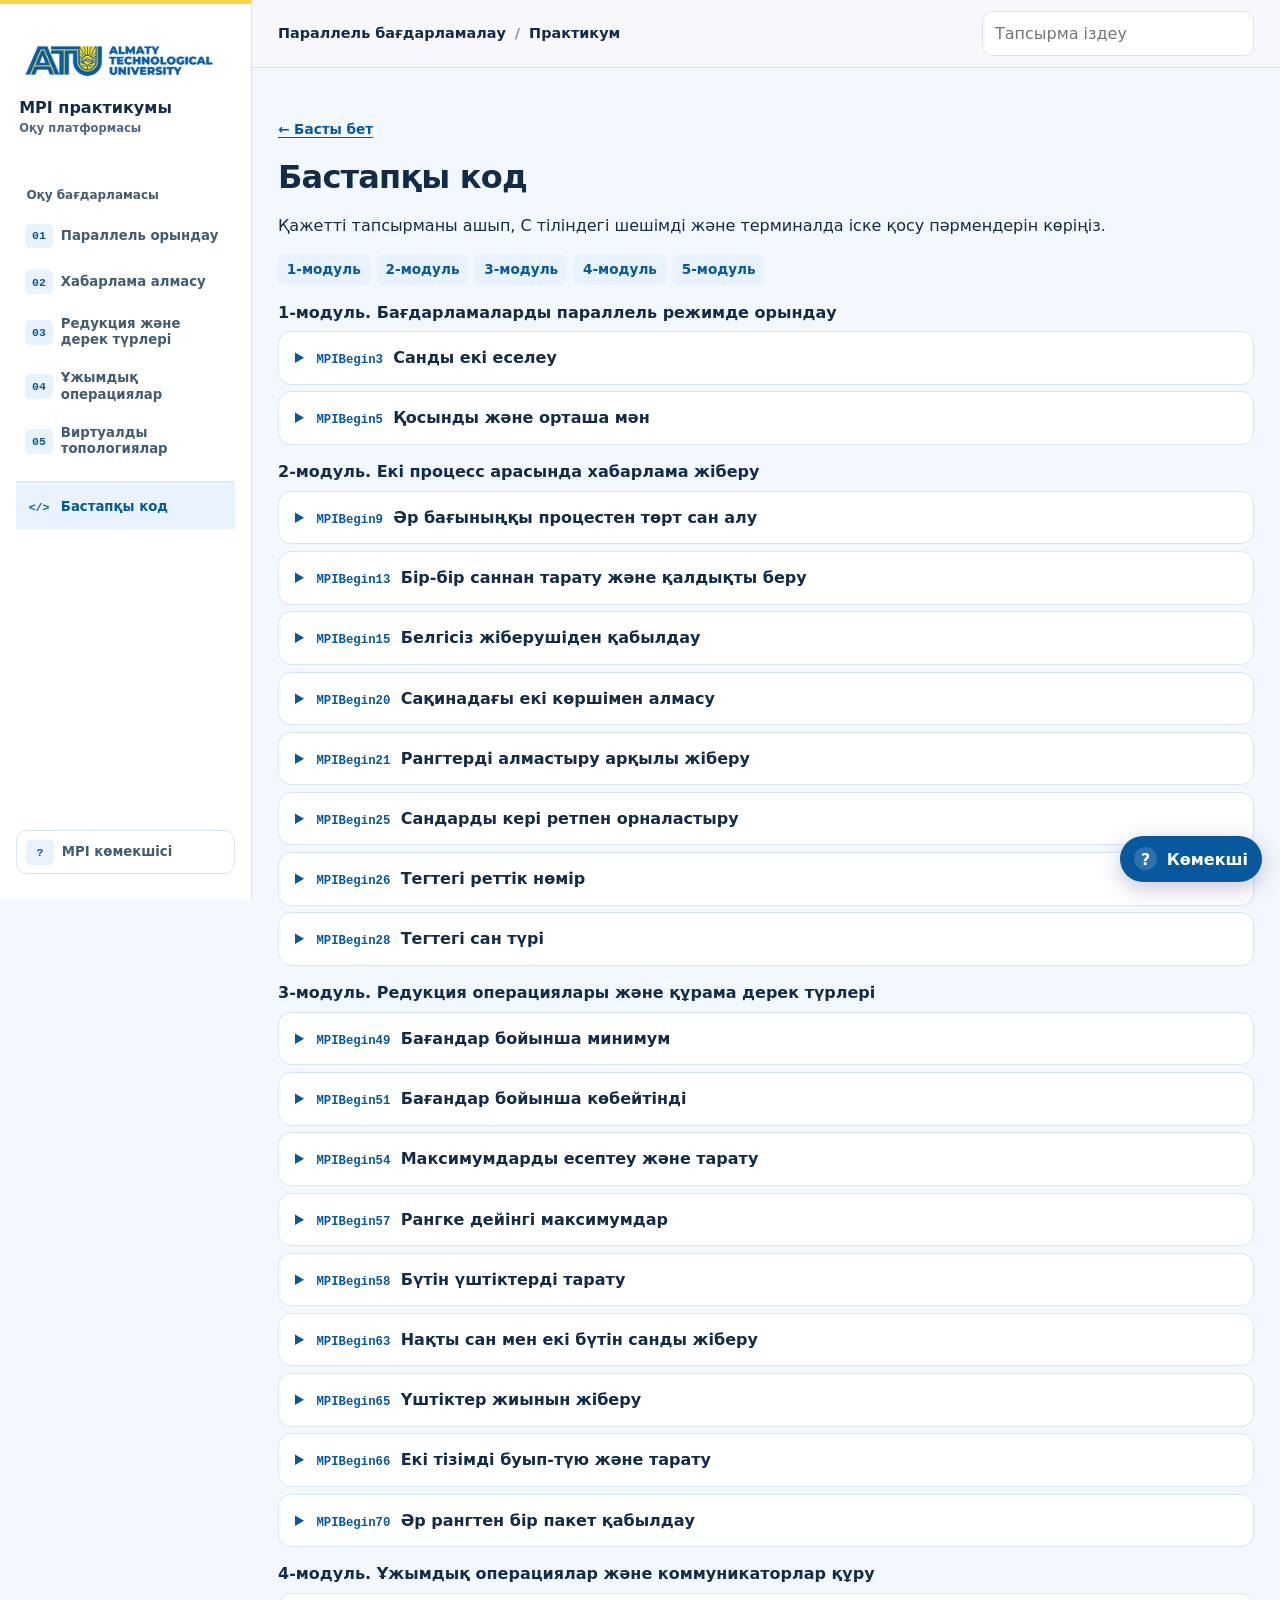
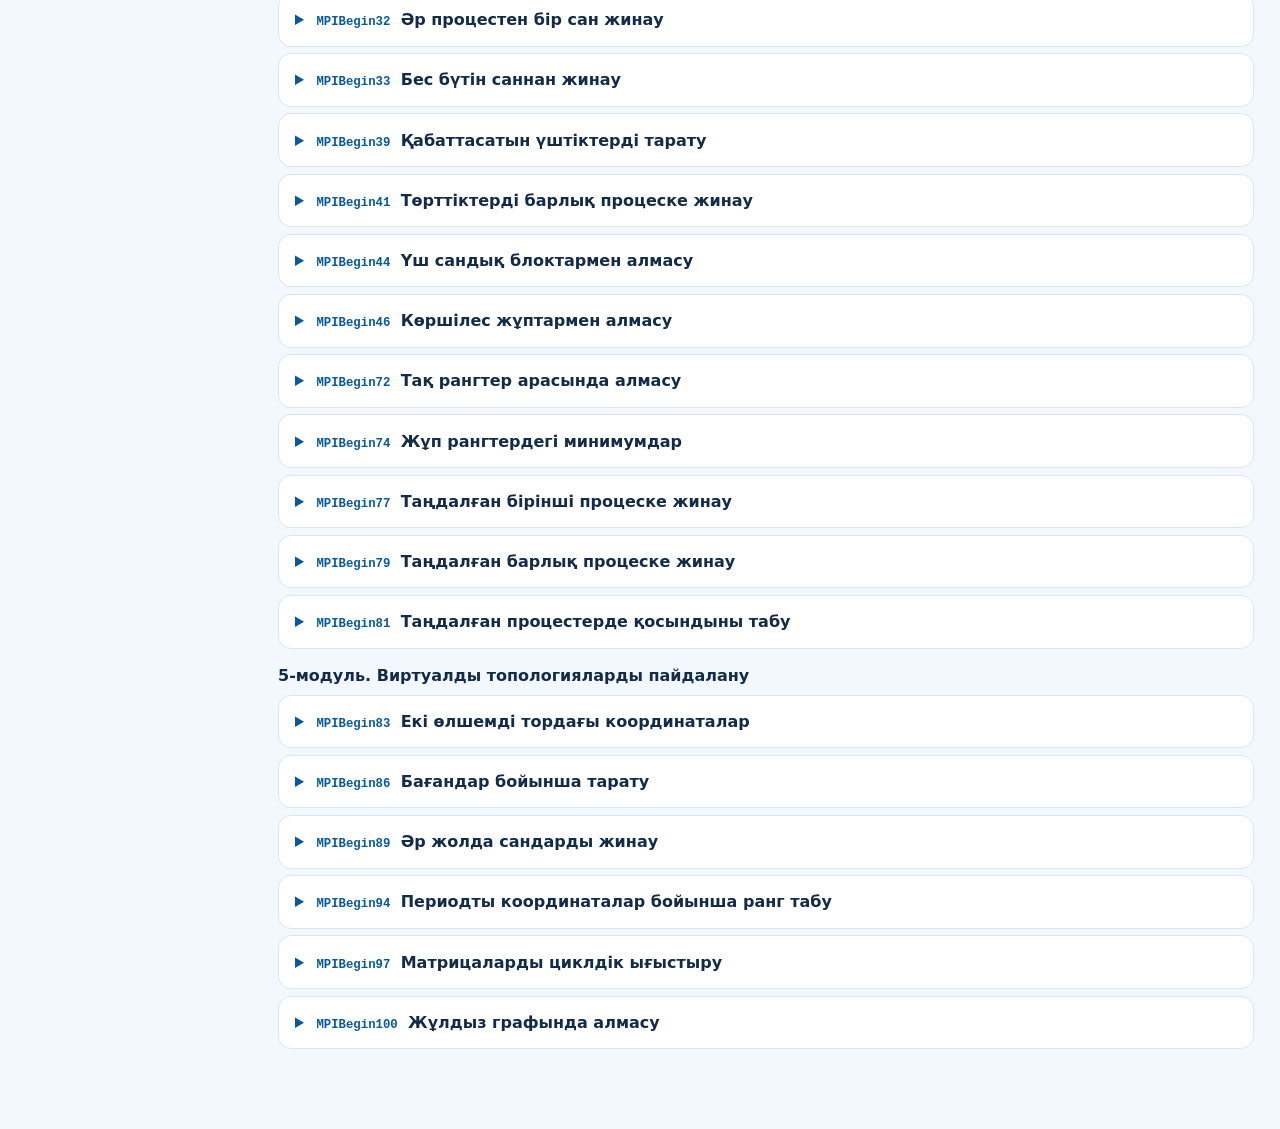
==== commit bc956792: "ATU логотипін және көк-сары дизайнды қосу" ====
--- a/code.html
+++ b/code.html
@@ -11,7 +11,7 @@
 <a class="skip" href="#course">Негізгі мазмұнға өту</a>
 <div class="platform">
 <aside class="sidebar">
-  <a class="brand" href="index.html"><span class="brand-icon" aria-hidden="true">MPI</span><span>MPI практикумы<small>Оқу платформасы</small></span></a>
+  <a class="brand" href="index.html"><img class="atu-logo" src="atu-logo.jpg" alt="Алматы технологиялық университеті" width="500" height="300"><span>MPI практикумы<small>Оқу платформасы</small></span></a>
   <nav class="course-nav" aria-label="Оқу модульдері">
     <span class="nav-label">Оқу бағдарламасы</span>
     <a href="module-1.html"><span>01</span> Параллель орындау</a>
@@ -24,7 +24,7 @@
   <button class="sidebar-help" type="button" data-chat-open><span aria-hidden="true">?</span> MPI көмекшісі</button>
 </aside>
 <div class="workspace">
-<header class="topbar"><div class="wrap topbar-inner">
+<header class="topbar"><div class="wrap topbar-inner"><a class="mobile-brand" href="index.html"><img class="atu-logo" src="atu-logo.jpg" alt="Алматы технологиялық университеті" width="500" height="300"></a>
   <a href="#course" class="top-title">Параллель бағдарламалау <span>/</span> Практикум</a>
   <div class="search-box">
     <label class="sr-only" for="task-search">Тапсырма іздеу</label>
--- a/styles.css
+++ b/styles.css
@@ -93,4 +93,28 @@
 .module-card span,.module-card small{font-weight:700;color:var(--accent);font-size:.78rem}.module-card small{margin-top:auto}
 .module-pager{display:flex;gap:.6rem;justify-content:space-between;flex-wrap:wrap;margin-top:1.4rem}.module-pager a{padding:.48rem .7rem;border:1px solid var(--edge);border-radius:.65rem;background:#fff;text-decoration:none;font-weight:700}
 .code-index{display:flex;flex-wrap:wrap;gap:.45rem;margin:1rem 0}.code-index a{background:var(--soft);border-radius:.4rem;padding:.3rem .55rem;text-decoration:none;font-size:.85rem;font-weight:700}
-.message{white-space:pre-wrap}+.message{white-space:pre-wrap}
+/* ATU түстері */
+:root{--ink:#112b49;--muted:#435c75;--accent:#07589c;--paper:#f3f8fe;--edge:#d7e6f4;--soft:#e8f3ff;--yellow:#ffd348;--deep-blue:#062c59}
+.sidebar{border-top:4px solid var(--yellow)}
+.brand{display:grid;gap:.52rem;padding:.2rem .2rem .9rem}
+.atu-logo{width:100%;max-width:12.5rem;height:3.55rem;object-fit:cover;object-position:center;display:block;background:#fff;border-radius:.45rem}
+.brand small{color:#526882}
+.mobile-brand{display:none}
+.hero{background:radial-gradient(ellipse at 85% 63%,#0c66af,transparent 63%),var(--deep-blue);border-bottom:4px solid var(--yellow)}
+.hero-description{color:#e0efff}.eyebrow{color:var(--yellow)}
+.hero-button{color:#172e48;background:var(--yellow)}
+.hero-button:hover{background:#ffe681}
+.target-art{position:relative;justify-self:center;width:min(100%,17rem);aspect-ratio:1;display:grid;place-items:center;background:radial-gradient(circle,#d8ecff45 1px,transparent 1px) 0 0 / 17px 17px}
+.target-disc{position:relative;width:73%;aspect-ratio:1;display:block;border-radius:50%;background:radial-gradient(circle,#ffcf43 0 12%,#fff3bb 12% 14%,#082e5b 14% 24%,#d9ebff 24% 25.5%,#135994 25.5% 37%,#cce7ff 37% 38.5%,#0b3d70 38.5% 49%,#e6f2ff 49% 50%);box-shadow:0 0 0 1px #a3d2ff42,0 0 0 13px #9bd2ff10}
+.target-disc::after{content:"";position:absolute;inset:43.5%;border-radius:50%;border:1px solid #092c55;opacity:.6}
+.theory{border-left-color:#e6ad09}.task summary:hover,.module-card:hover{background:#f1f8ff}.module-card:hover{border-color:#8fc0ef}.task-id{color:#07589c}
+.runner{background:#f4f9ff}.runner button[type=submit]:hover,.chat-form button:hover{background:#064c87}
+pre,.runner output,#feedback,.chat-header{background:var(--deep-blue)}
+.chat-header p{color:#deedff}.chat-launch,.message.user{background:#07589c}.chat-log{background:#f5f9ff}.message.bot{background:#e8f3ff}
+.video-section{margin:1.5rem 0 1.8rem}.video-section h2{margin:0 0 .65rem}
+.video-slot{display:grid;place-content:center;justify-items:center;gap:.55rem;min-height:11rem;padding:1.1rem;border:1px solid #b9d4ed;border-radius:.9rem;background:#fff;text-align:center;color:var(--muted)}
+.video-slot p{margin:0}.video-icon{display:grid;place-items:center;width:2.8rem;height:2.8rem;border-radius:50%;background:#fff1bc;color:var(--deep-blue);font-size:1.1rem}
+.video-frame{display:block;width:100%;aspect-ratio:16/9;border:0;border-radius:.85rem;background:var(--deep-blue)}
+@media(max-width:960px){.mobile-brand{display:block;flex:none}.mobile-brand .atu-logo{width:6rem;height:1.9rem}.top-title{margin-right:auto}.sidebar{border-top:0}}
+@media(max-width:620px){.hero{min-height:15rem}.target-art{position:absolute;z-index:-1;width:12rem;right:-3rem;bottom:-2.3rem;opacity:.34}.top-title{display:none}.search-box{width:min(17rem,60vw)}}
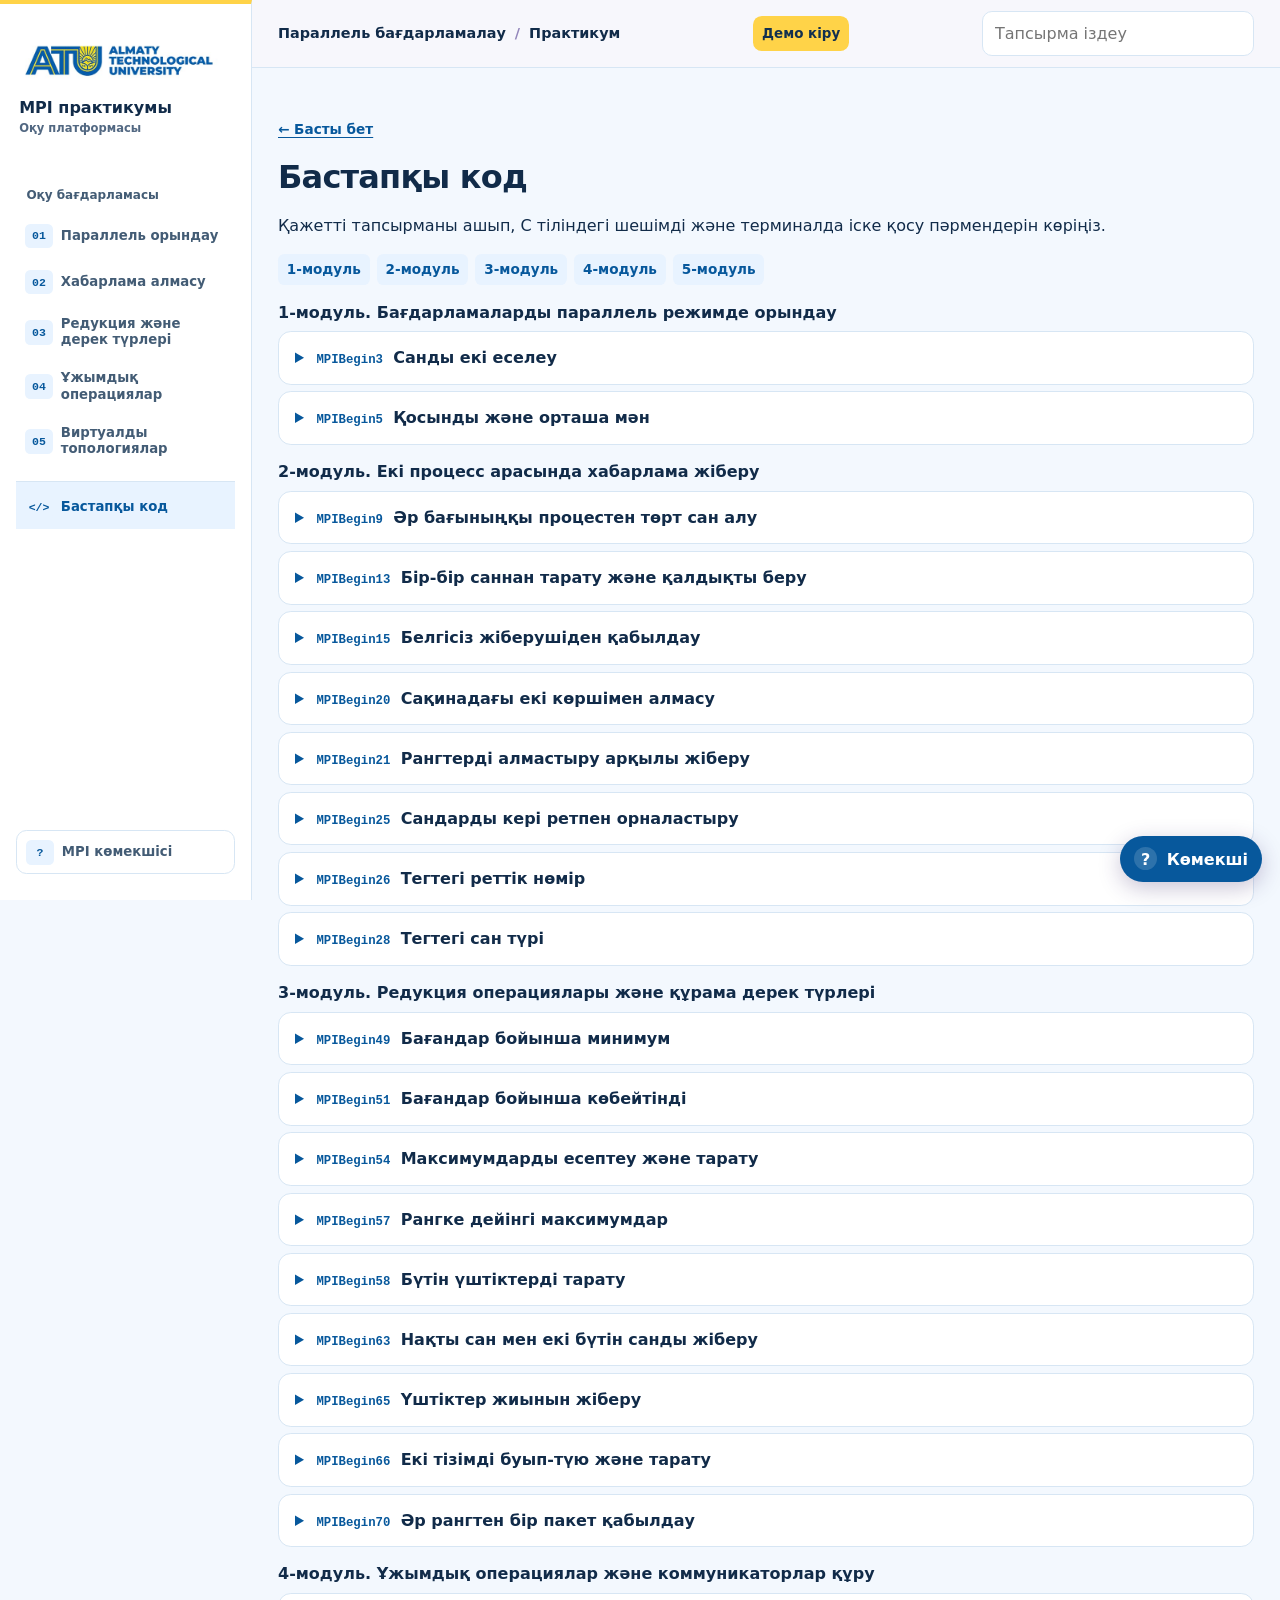
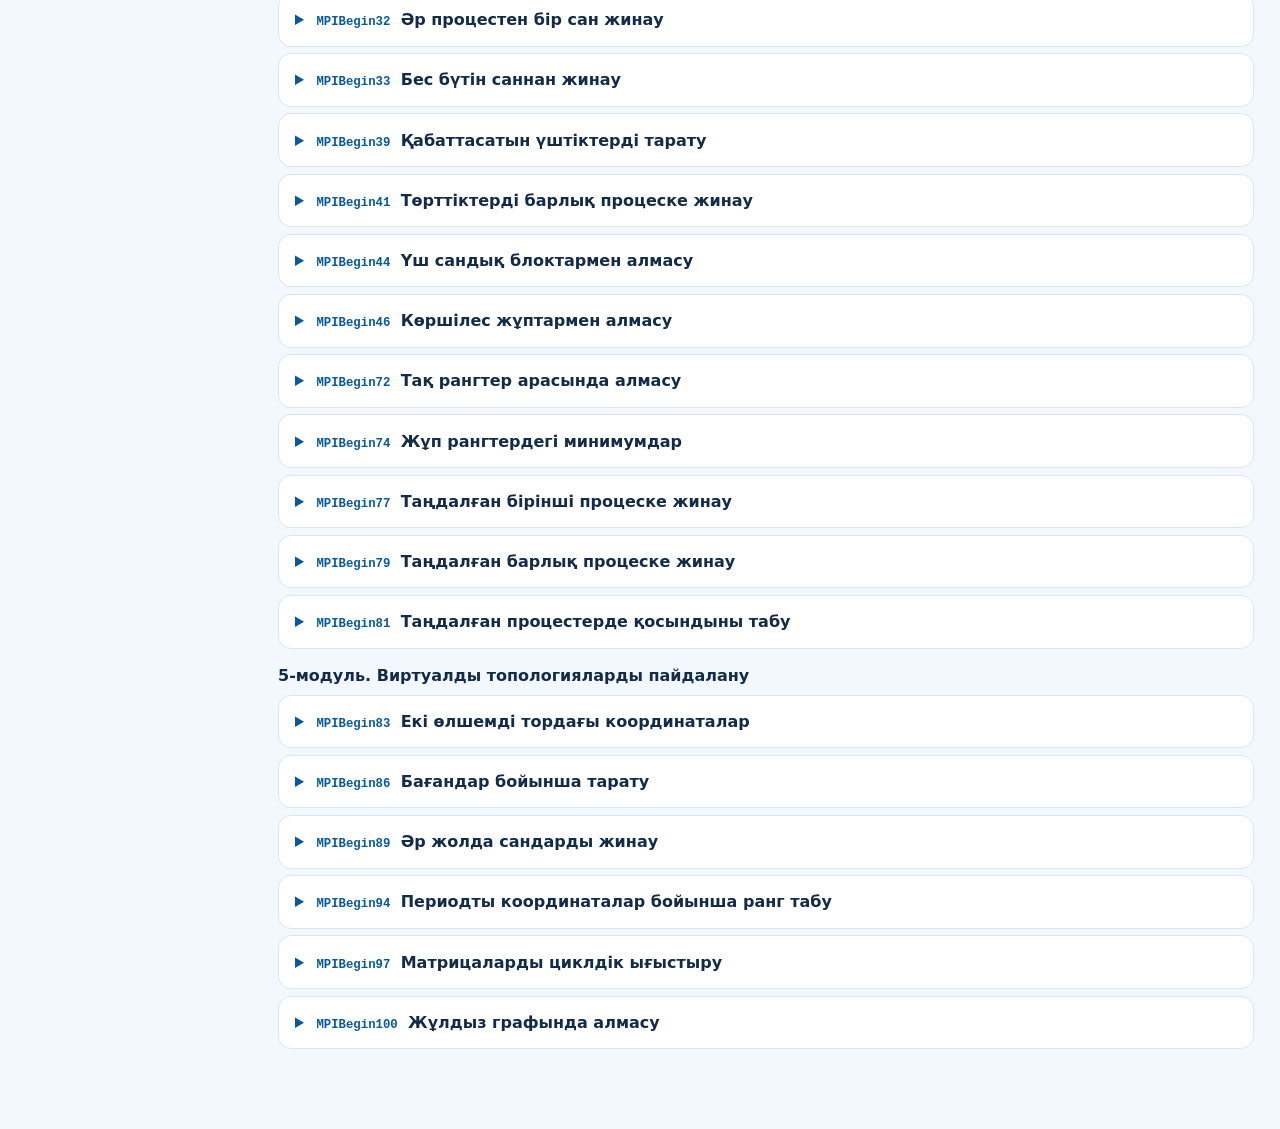
==== commit 50dd2178: "Үш демо есептік жазбаны қосу" ====
--- a/code.html
+++ b/code.html
@@ -26,7 +26,7 @@
 <div class="workspace">
 <header class="topbar"><div class="wrap topbar-inner"><a class="mobile-brand" href="index.html"><img class="atu-logo" src="atu-logo.jpg" alt="Алматы технологиялық университеті" width="500" height="300"></a>
   <a href="#course" class="top-title">Параллель бағдарламалау <span>/</span> Практикум</a>
-  <div class="search-box">
+  <a class="demo-entry" href="demo.html">Демо кіру</a><div class="search-box">
     <label class="sr-only" for="task-search">Тапсырма іздеу</label>
     <input id="task-search" type="search" placeholder="Тапсырма іздеу" autocomplete="off" aria-controls="search-results" aria-expanded="false">
     <div id="search-results" class="search-results" hidden></div>
--- a/styles.css
+++ b/styles.css
@@ -118,3 +118,5 @@
 .video-frame{display:block;width:100%;aspect-ratio:16/9;border:0;border-radius:.85rem;background:var(--deep-blue)}
 @media(max-width:960px){.mobile-brand{display:block;flex:none}.mobile-brand .atu-logo{width:6rem;height:1.9rem}.top-title{margin-right:auto}.sidebar{border-top:0}}
 @media(max-width:620px){.hero{min-height:15rem}.target-art{position:absolute;z-index:-1;width:12rem;right:-3rem;bottom:-2.3rem;opacity:.34}.top-title{display:none}.search-box{width:min(17rem,60vw)}}
+
+.demo-entry{flex:none;text-decoration:none;font-size:.84rem;font-weight:800;color:#12304f;background:var(--yellow);border-radius:.55rem;padding:.45rem .58rem}.demo-page{max-width:58rem}.demo-page h1{margin:.75rem 0}.demo-page .theory{margin:1rem 0}.demo-heading{display:flex;align-items:center;justify-content:space-between;gap:.6rem}.demo-page .runner input{display:block;width:100%;margin-top:.3rem;padding:.45rem .6rem;border:1px solid var(--edge);border-radius:.5rem;background:#fff;color:var(--ink)}.demo-page #demo-status{color:var(--accent);font-weight:700}@media(max-width:620px){.topbar-inner{gap:.45rem}.search-box{min-width:0}.demo-entry{font-size:.73rem;padding:.36rem .42rem}.mobile-brand .atu-logo{width:4.7rem}}
